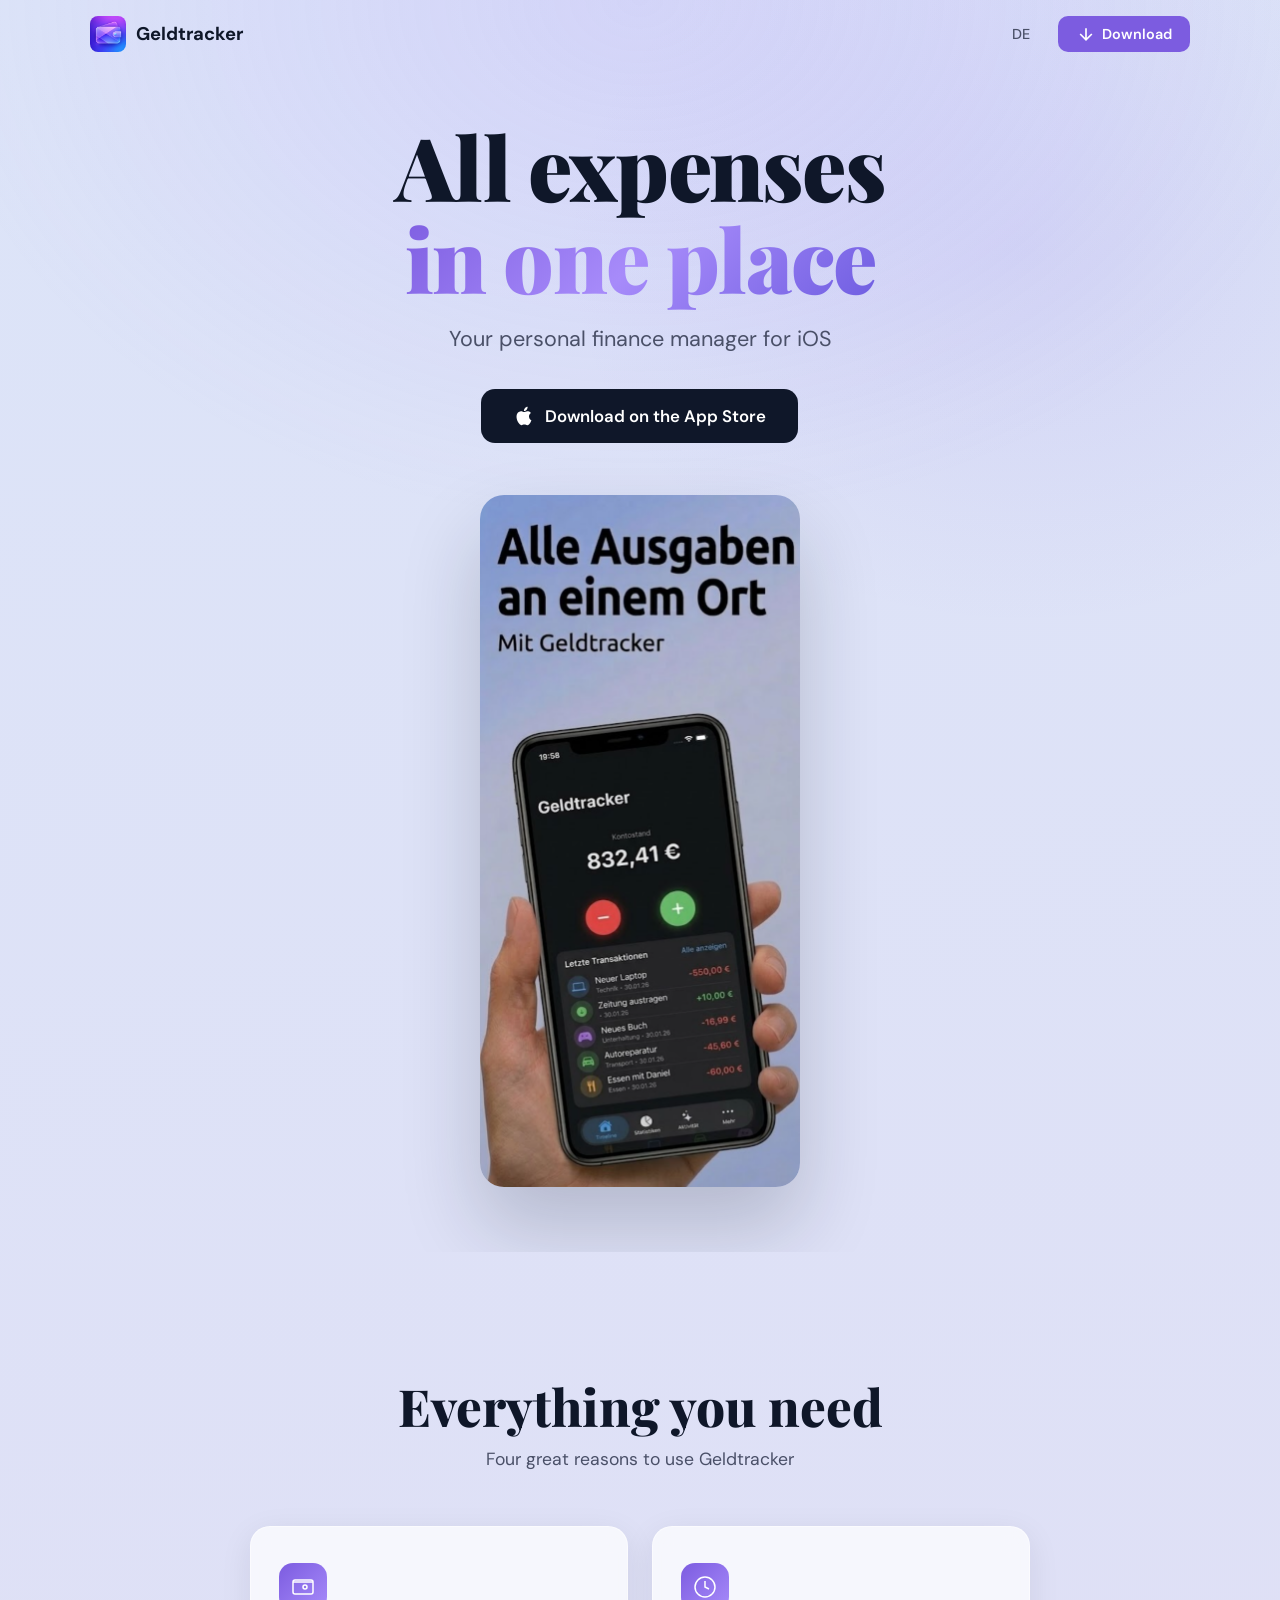
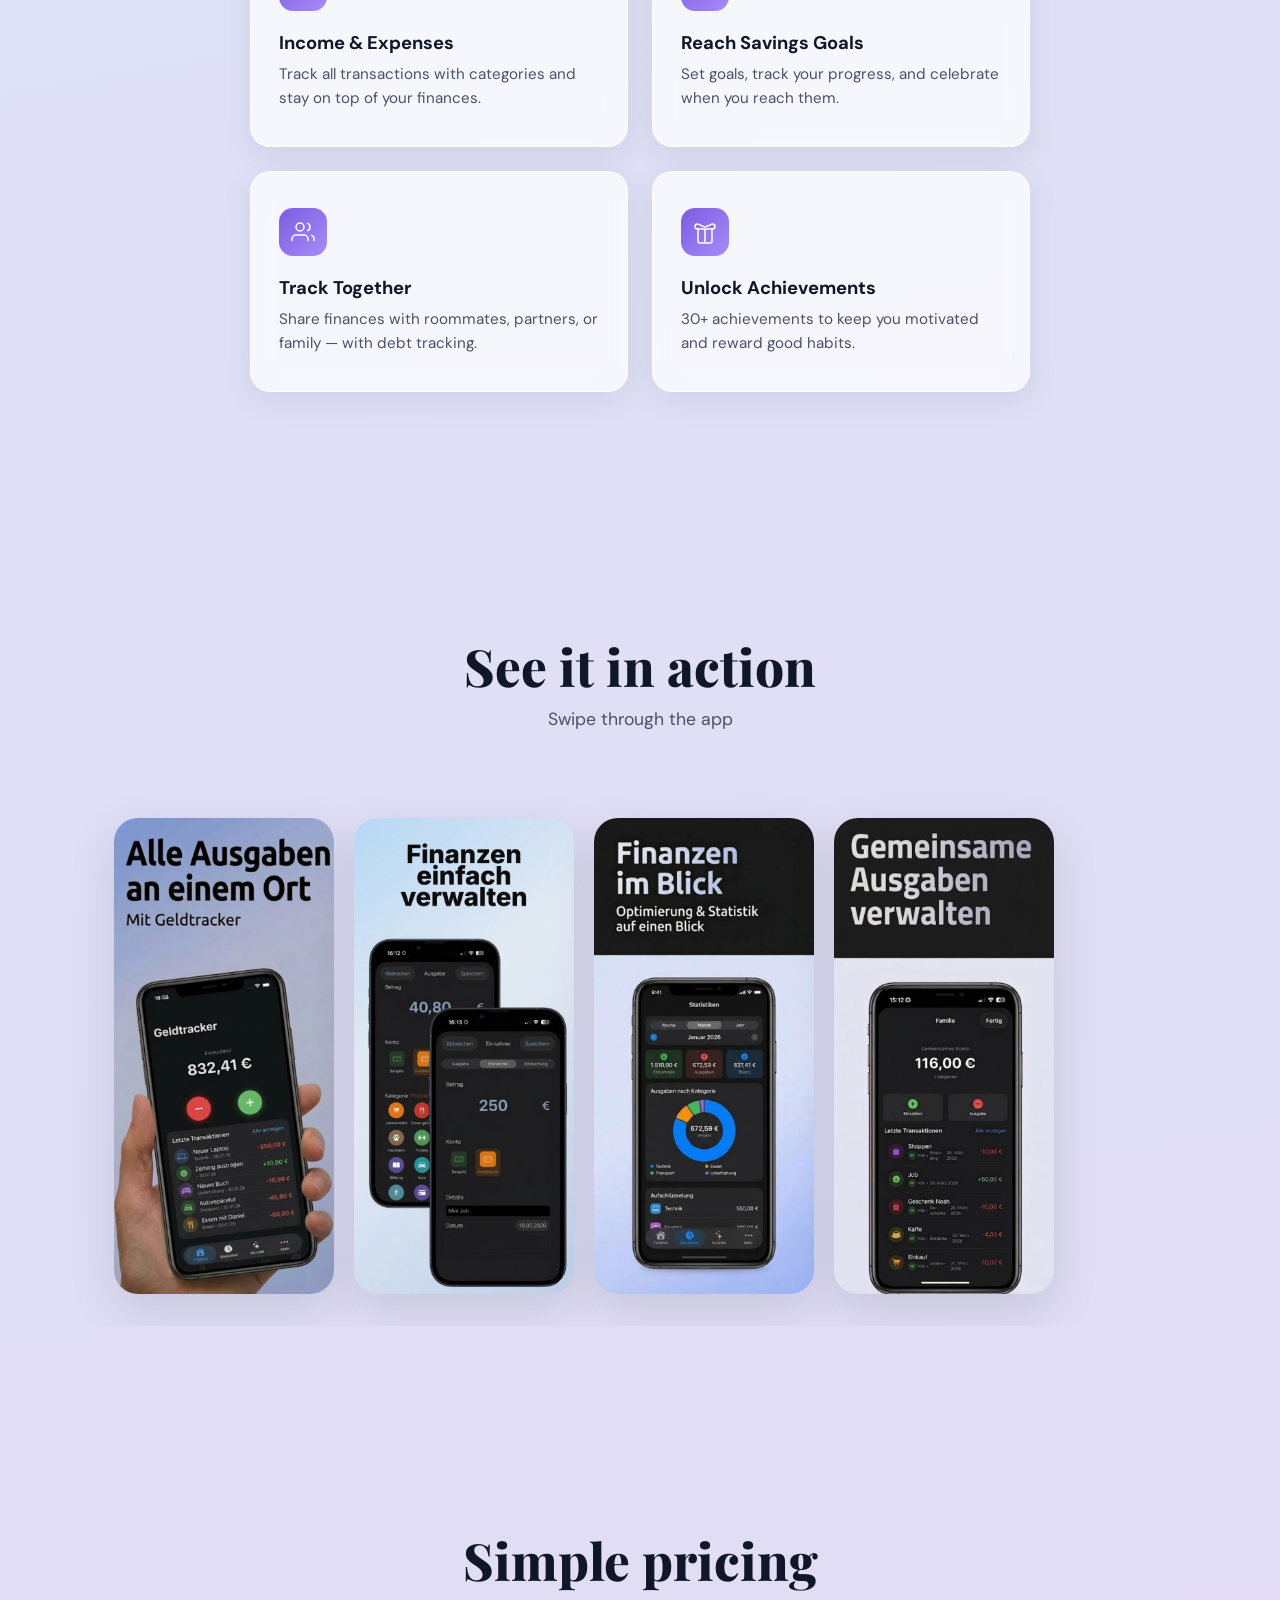
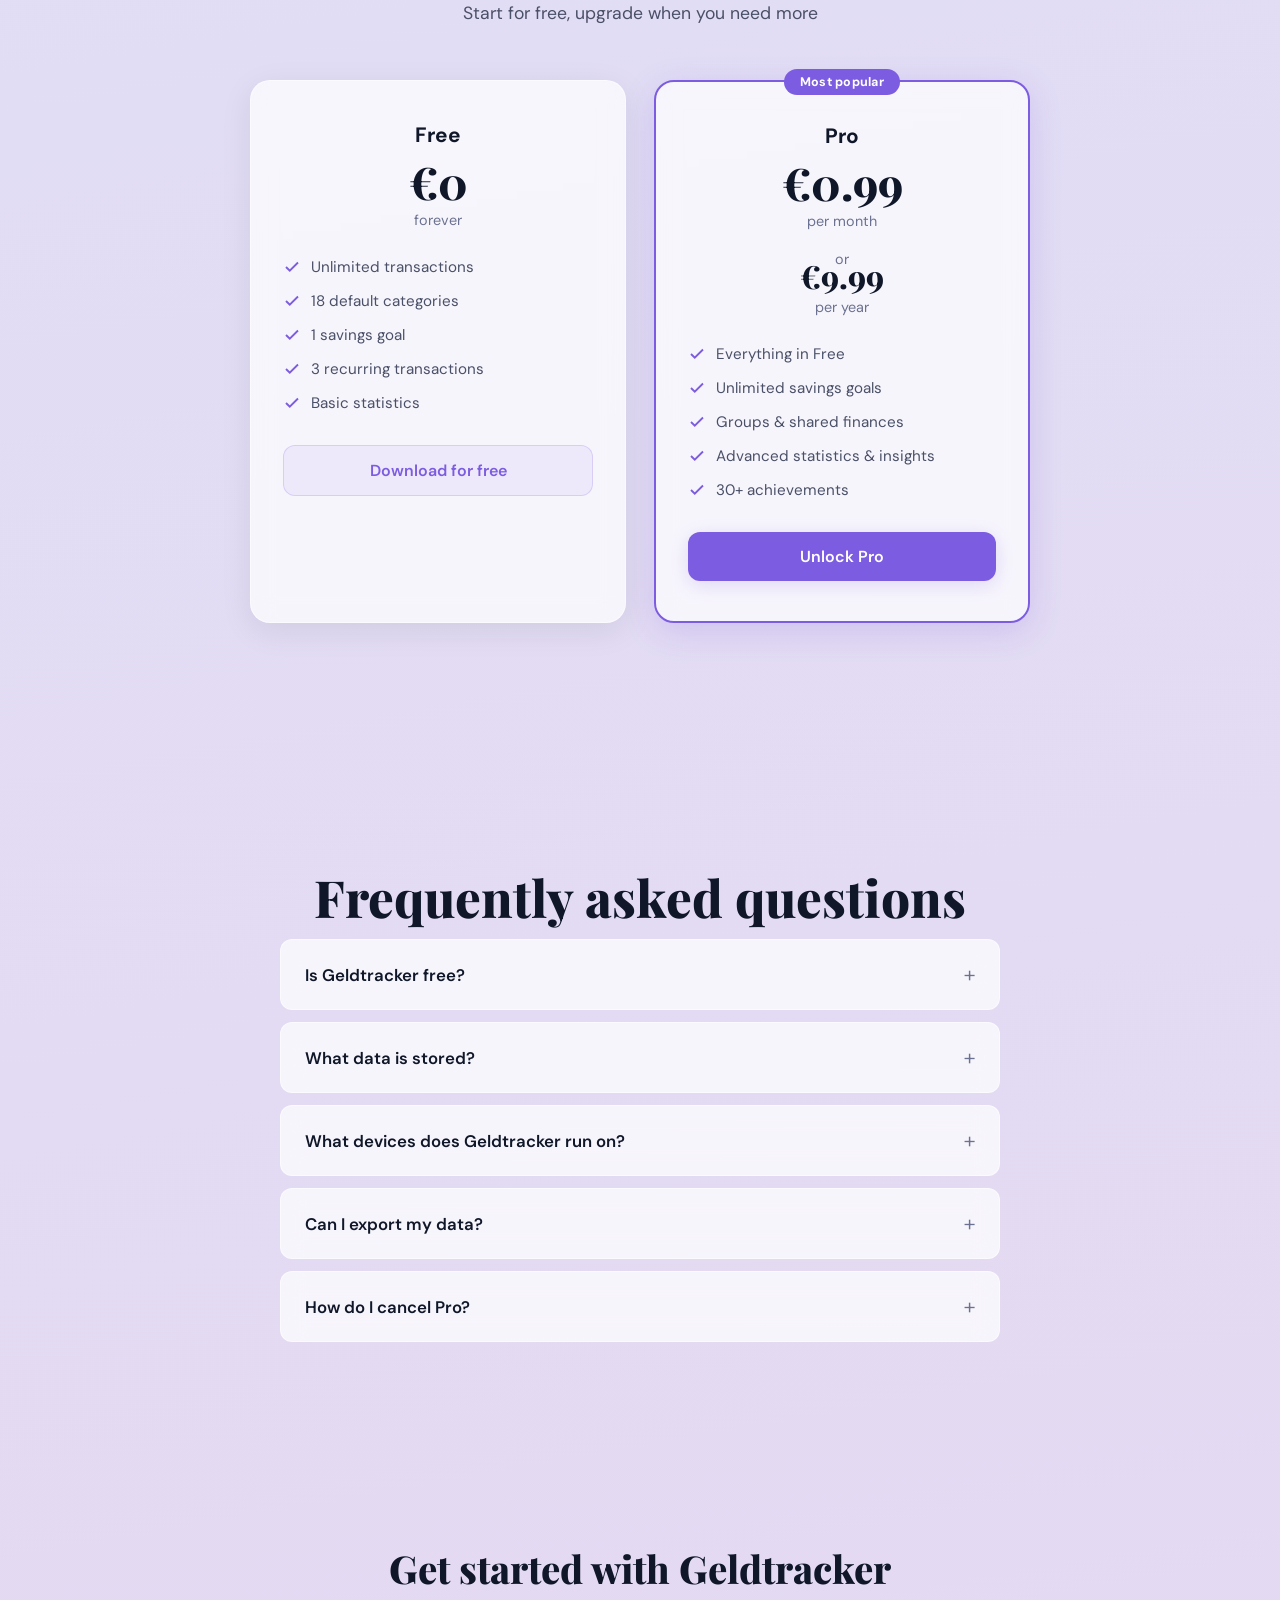
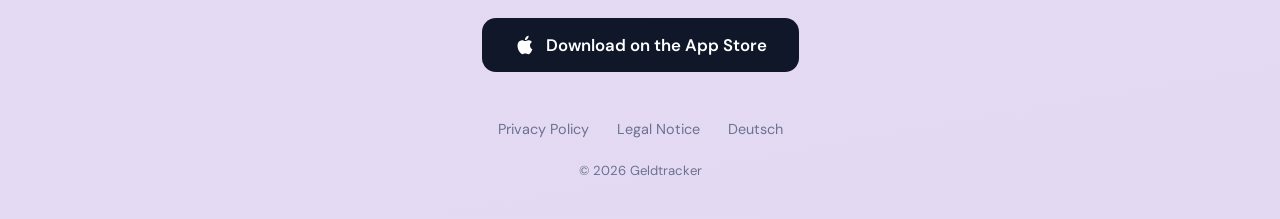
==== en.html @ ecd92a29 "Geldtracker Marketing Website" ====
<!DOCTYPE html>
<html lang="en">
<head>
  <meta charset="UTF-8">
  <meta name="viewport" content="width=device-width, initial-scale=1.0">
  <title>Geldtracker — Your Personal Finance Manager</title>
  <meta name="description" content="All expenses in one place. Geldtracker is your personal finance manager for iOS — with savings goals, groups and more.">
  <meta property="og:title" content="Geldtracker — Your Personal Finance Manager">
  <meta property="og:description" content="All expenses in one place. Savings goals, groups and more.">
  <meta property="og:image" content="img/app_1.png">
  <meta property="og:type" content="website">
  <link rel="icon" type="image/png" href="img/appicon.png">
  <link rel="preconnect" href="https://fonts.googleapis.com">
  <link rel="preconnect" href="https://fonts.gstatic.com" crossorigin>
  <link href="https://fonts.googleapis.com/css2?family=DM+Sans:ital,opsz,wght@0,9..40,300;0,9..40,400;0,9..40,500;0,9..40,700;1,9..40,400&family=Playfair+Display:wght@700;800;900&display=swap" rel="stylesheet">
  <link rel="stylesheet" href="style.css">
</head>
<body>

<!-- Navigation -->
<nav class="nav" id="nav">
  <div class="nav-inner">
    <a href="#" class="nav-logo">
      <img src="img/appicon.png" alt="Geldtracker Icon" class="nav-icon">
      <span>Geldtracker</span>
    </a>
    <div class="nav-right">
      <a href="index.html" class="lang-switch">DE</a>
      <a href="https://apps.apple.com/de/app/geldtracker-deine-finanzen/id6758520984" class="nav-cta" aria-label="Download on the App Store">
        <svg width="20" height="20" viewBox="0 0 24 24" fill="none" stroke="currentColor" stroke-width="2"><path d="M12 5v14M5 12l7 7 7-7"/></svg>
        Download
      </a>
    </div>
  </div>
</nav>

<!-- Hero -->
<section class="hero">
  <div class="hero-bg"></div>
  <div class="hero-content">
    <h1 class="hero-title">
      All expenses<br>
      <span class="hero-title-accent">in one place</span>
    </h1>
    <p class="hero-subtitle">Your personal finance manager for iOS</p>
    <a href="https://apps.apple.com/de/app/geldtracker-deine-finanzen/id6758520984" class="hero-cta">
      <svg class="apple-icon" viewBox="0 0 24 24" fill="currentColor" width="22" height="22"><path d="M18.71 19.5c-.83 1.24-1.71 2.45-3.05 2.47-1.34.03-1.77-.79-3.29-.79-1.53 0-2 .77-3.27.82-1.31.05-2.3-1.32-3.14-2.53C4.25 17 2.94 12.45 4.7 9.39c.87-1.52 2.43-2.48 4.12-2.51 1.28-.02 2.5.87 3.29.87.78 0 2.26-1.07 3.8-.91.65.03 2.47.26 3.64 1.98-.09.06-2.17 1.28-2.15 3.81.03 3.02 2.65 4.03 2.68 4.04-.03.07-.42 1.44-1.38 2.83M13 3.5c.73-.83 1.94-1.46 2.94-1.5.13 1.17-.34 2.35-1.04 3.19-.69.85-1.83 1.51-2.95 1.42-.15-1.15.41-2.35 1.05-3.11z"/></svg>
      Download on the App Store
    </a>
  </div>
  <div class="hero-phone">
    <img src="img/app_1.png" alt="Geldtracker Dashboard — Balance and recent transactions" class="hero-img" loading="eager">
  </div>
</section>

<!-- Features -->
<section class="features" id="features">
  <div class="section-inner">
    <h2 class="section-title">Everything you need</h2>
    <p class="section-subtitle">Four great reasons to use Geldtracker</p>
    <div class="features-grid">
      <div class="feature-card" style="--delay: 0">
        <div class="feature-icon">
          <svg viewBox="0 0 24 24" fill="none" stroke="currentColor" stroke-width="1.5"><path d="M2 7a2 2 0 012-2h16a2 2 0 012 2v10a2 2 0 01-2 2H4a2 2 0 01-2-2V7z"/><path d="M16 12a2 2 0 11-4 0 2 2 0 014 0z"/><path d="M2 7l20 0"/></svg>
        </div>
        <h3>Income & Expenses</h3>
        <p>Track all transactions with categories and stay on top of your finances.</p>
      </div>
      <div class="feature-card" style="--delay: 1">
        <div class="feature-icon">
          <svg viewBox="0 0 24 24" fill="none" stroke="currentColor" stroke-width="1.5"><circle cx="12" cy="12" r="10"/><path d="M12 6v6l4 2"/></svg>
        </div>
        <h3>Reach Savings Goals</h3>
        <p>Set goals, track your progress, and celebrate when you reach them.</p>
      </div>
      <div class="feature-card" style="--delay: 2">
        <div class="feature-icon">
          <svg viewBox="0 0 24 24" fill="none" stroke="currentColor" stroke-width="1.5"><path d="M17 21v-2a4 4 0 00-4-4H5a4 4 0 00-4 4v2"/><circle cx="9" cy="7" r="4"/><path d="M23 21v-2a4 4 0 00-3-3.87M16 3.13a4 4 0 010 7.75"/></svg>
        </div>
        <h3>Track Together</h3>
        <p>Share finances with roommates, partners, or family — with debt tracking.</p>
      </div>
      <div class="feature-card" style="--delay: 3">
        <div class="feature-icon">
          <svg viewBox="0 0 24 24" fill="none" stroke="currentColor" stroke-width="1.5"><path d="M6 9H4.5a2.5 2.5 0 010-5C7 4 9 7 12 7s5-3 7.5-3a2.5 2.5 0 010 5H18"/><path d="M5 21V9h14v12a2 2 0 01-2 2H7a2 2 0 01-2-2z"/><path d="M12 9v13"/></svg>
        </div>
        <h3>Unlock Achievements</h3>
        <p>30+ achievements to keep you motivated and reward good habits.</p>
      </div>
    </div>
  </div>
</section>

<!-- Screenshots -->
<section class="screenshots" id="screenshots">
  <div class="section-inner">
    <h2 class="section-title">See it in action</h2>
    <p class="section-subtitle">Swipe through the app</p>
  </div>
  <div class="screenshots-track">
    <div class="screenshot-item">
      <img src="img/app_1.png" alt="All expenses in one place" loading="lazy">
    </div>
    <div class="screenshot-item">
      <img src="img/app_3.png" alt="Manage finances easily" loading="lazy">
    </div>
    <div class="screenshot-item">
      <img src="img/app_4.png" alt="Finance overview — Statistics" loading="lazy">
    </div>
    <div class="screenshot-item">
      <img src="img/app_5.png" alt="Manage shared expenses" loading="lazy">
    </div>
  </div>
</section>

<!-- Pricing -->
<section class="pricing" id="pricing">
  <div class="section-inner">
    <h2 class="section-title">Simple pricing</h2>
    <p class="section-subtitle">Start for free, upgrade when you need more</p>
    <div class="pricing-cards">
      <div class="pricing-card">
        <div class="pricing-header">
          <h3>Free</h3>
          <div class="pricing-price">€0</div>
          <div class="pricing-period">forever</div>
        </div>
        <ul class="pricing-features">
          <li>
            <svg viewBox="0 0 24 24" fill="none" stroke="currentColor" stroke-width="2.5"><polyline points="20 6 9 17 4 12"/></svg>
            Unlimited transactions
          </li>
          <li>
            <svg viewBox="0 0 24 24" fill="none" stroke="currentColor" stroke-width="2.5"><polyline points="20 6 9 17 4 12"/></svg>
            18 default categories
          </li>
          <li>
            <svg viewBox="0 0 24 24" fill="none" stroke="currentColor" stroke-width="2.5"><polyline points="20 6 9 17 4 12"/></svg>
            1 savings goal
          </li>
          <li>
            <svg viewBox="0 0 24 24" fill="none" stroke="currentColor" stroke-width="2.5"><polyline points="20 6 9 17 4 12"/></svg>
            3 recurring transactions
          </li>
          <li>
            <svg viewBox="0 0 24 24" fill="none" stroke="currentColor" stroke-width="2.5"><polyline points="20 6 9 17 4 12"/></svg>
            Basic statistics
          </li>
        </ul>
        <a href="https://apps.apple.com/de/app/geldtracker-deine-finanzen/id6758520984" class="pricing-cta pricing-cta-secondary">Download for free</a>
      </div>
      <div class="pricing-card pricing-card-pro">
        <div class="pricing-badge">Most popular</div>
        <div class="pricing-header">
          <h3>Pro</h3>
          <div class="pricing-price">€0.99</div>
          <div class="pricing-period">per month</div>
        </div>
        <div class="pricing-or">or</div>
        <div class="pricing-header pricing-header-alt">
          <div class="pricing-price">€9.99</div>
          <div class="pricing-period">per year</div>
        </div>
        <ul class="pricing-features">
          <li>
            <svg viewBox="0 0 24 24" fill="none" stroke="currentColor" stroke-width="2.5"><polyline points="20 6 9 17 4 12"/></svg>
            Everything in Free
          </li>
          <li>
            <svg viewBox="0 0 24 24" fill="none" stroke="currentColor" stroke-width="2.5"><polyline points="20 6 9 17 4 12"/></svg>
            Unlimited savings goals
          </li>
          <li>
            <svg viewBox="0 0 24 24" fill="none" stroke="currentColor" stroke-width="2.5"><polyline points="20 6 9 17 4 12"/></svg>
            Groups & shared finances
          </li>
          <li>
            <svg viewBox="0 0 24 24" fill="none" stroke="currentColor" stroke-width="2.5"><polyline points="20 6 9 17 4 12"/></svg>
            Advanced statistics & insights
          </li>
          <li>
            <svg viewBox="0 0 24 24" fill="none" stroke="currentColor" stroke-width="2.5"><polyline points="20 6 9 17 4 12"/></svg>
            30+ achievements
          </li>
        </ul>
        <a href="https://apps.apple.com/de/app/geldtracker-deine-finanzen/id6758520984" class="pricing-cta pricing-cta-primary">Unlock Pro</a>
      </div>
    </div>
  </div>
</section>

<!-- FAQ -->
<section class="faq" id="faq">
  <div class="section-inner">
    <h2 class="section-title">Frequently asked questions</h2>
    <div class="faq-list">
      <details class="faq-item">
        <summary>Is Geldtracker free?</summary>
        <p>Yes, the core features are completely free. For advanced features like groups and unlimited savings goals, there's Geldtracker Pro.</p>
      </details>
      <details class="faq-item">
        <summary>What data is stored?</summary>
        <p>All data stays on your device. Only group data is synced via iCloud. We have no access to your financial data.</p>
      </details>
      <details class="faq-item">
        <summary>What devices does Geldtracker run on?</summary>
        <p>Geldtracker is available for iPhone and requires iOS 26.2 or later.</p>
      </details>
      <details class="faq-item">
        <summary>Can I export my data?</summary>
        <p>Yes, you can create and export a complete backup as a JSON file at any time.</p>
      </details>
      <details class="faq-item">
        <summary>How do I cancel Pro?</summary>
        <p>You can cancel anytime through your iOS Settings under "Subscriptions". You keep access until the end of the billing period.</p>
      </details>
    </div>
  </div>
</section>

<!-- Footer -->
<footer class="footer">
  <div class="section-inner">
    <div class="footer-cta">
      <h2>Get started with Geldtracker</h2>
      <a href="https://apps.apple.com/de/app/geldtracker-deine-finanzen/id6758520984" class="hero-cta">
        <svg class="apple-icon" viewBox="0 0 24 24" fill="currentColor" width="22" height="22"><path d="M18.71 19.5c-.83 1.24-1.71 2.45-3.05 2.47-1.34.03-1.77-.79-3.29-.79-1.53 0-2 .77-3.27.82-1.31.05-2.3-1.32-3.14-2.53C4.25 17 2.94 12.45 4.7 9.39c.87-1.52 2.43-2.48 4.12-2.51 1.28-.02 2.5.87 3.29.87.78 0 2.26-1.07 3.8-.91.65.03 2.47.26 3.64 1.98-.09.06-2.17 1.28-2.15 3.81.03 3.02 2.65 4.03 2.68 4.04-.03.07-.42 1.44-1.38 2.83M13 3.5c.73-.83 1.94-1.46 2.94-1.5.13 1.17-.34 2.35-1.04 3.19-.69.85-1.83 1.51-2.95 1.42-.15-1.15.41-2.35 1.05-3.11z"/></svg>
        Download on the App Store
      </a>
    </div>
    <div class="footer-links">
      <a href="privacy-policy-en.html">Privacy Policy</a>
      <a href="impressum.html">Legal Notice</a>
      <a href="index.html">Deutsch</a>
    </div>
    <p class="footer-copy">&copy; 2026 Geldtracker</p>
  </div>
</footer>

<script>
const nav = document.getElementById('nav');
window.addEventListener('scroll', () => {
  nav.classList.toggle('nav-scrolled', window.scrollY > 40);
});

const observer = new IntersectionObserver((entries) => {
  entries.forEach(entry => {
    if (entry.isIntersecting) {
      entry.target.classList.add('visible');
    }
  });
}, { threshold: 0.1, rootMargin: '0px 0px -60px 0px' });

document.querySelectorAll('.feature-card, .pricing-card, .faq-item, .section-title, .section-subtitle').forEach(el => {
  observer.observe(el);
});
</script>

</body>
</html>
---- style.css ----
/* ========================================
   Geldtracker Marketing Website
   ======================================== */

:root {
  --bg-start: #dce4f8;
  --bg-mid: #e4d9f2;
  --bg-end: #c9d6f5;
  --text-primary: #0f1729;
  --text-secondary: #4a5068;
  --text-muted: #6b7190;
  --accent: #7c5ce0;
  --accent-light: #a78bfa;
  --accent-glow: rgba(124, 92, 224, 0.2);
  --card-bg: rgba(255, 255, 255, 0.72);
  --card-border: rgba(255, 255, 255, 0.5);
  --card-shadow: 0 8px 32px rgba(15, 23, 41, 0.08);
  --radius: 20px;
  --radius-sm: 12px;
  --font-display: 'Playfair Display', Georgia, serif;
  --font-body: 'DM Sans', -apple-system, sans-serif;
}

*, *::before, *::after {
  margin: 0;
  padding: 0;
  box-sizing: border-box;
}

html {
  scroll-behavior: smooth;
  -webkit-text-size-adjust: 100%;
}

body {
  font-family: var(--font-body);
  color: var(--text-primary);
  background: linear-gradient(170deg, var(--bg-start), var(--bg-mid), var(--bg-end), #d4c6f0, var(--bg-start));
  background-size: 400% 400%;
  animation: gradientShift 12s ease infinite;
  min-height: 100vh;
  overflow-x: hidden;
  -webkit-font-smoothing: antialiased;
}

@keyframes gradientShift {
  0%   { background-position: 0% 50%; }
  50%  { background-position: 100% 50%; }
  100% { background-position: 0% 50%; }
}

/* ---- Section defaults ---- */
.section-inner {
  max-width: 1100px;
  margin: 0 auto;
  padding: 0 24px;
}

.section-title {
  font-family: var(--font-display);
  font-size: clamp(2rem, 5vw, 3.2rem);
  font-weight: 800;
  text-align: center;
  margin-bottom: 8px;
  opacity: 0;
  transform: translateY(24px);
  transition: opacity 0.7s ease, transform 0.7s ease;
}

.section-subtitle {
  text-align: center;
  color: var(--text-secondary);
  font-size: 1.1rem;
  margin-bottom: 56px;
  opacity: 0;
  transform: translateY(16px);
  transition: opacity 0.7s ease 0.1s, transform 0.7s ease 0.1s;
}

.section-title.visible,
.section-subtitle.visible {
  opacity: 1;
  transform: translateY(0);
}

/* ========================================
   Navigation
   ======================================== */
.nav {
  position: fixed;
  top: 0;
  left: 0;
  right: 0;
  z-index: 100;
  padding: 16px 24px;
  transition: background 0.3s ease, backdrop-filter 0.3s ease, box-shadow 0.3s ease;
}

.nav-scrolled {
  background: rgba(225, 230, 245, 0.82);
  backdrop-filter: blur(20px) saturate(1.4);
  -webkit-backdrop-filter: blur(20px) saturate(1.4);
  box-shadow: 0 1px 24px rgba(15, 23, 41, 0.06);
}

.nav-inner {
  max-width: 1100px;
  margin: 0 auto;
  display: flex;
  align-items: center;
  justify-content: space-between;
}

.nav-logo {
  display: flex;
  align-items: center;
  gap: 10px;
  text-decoration: none;
  color: var(--text-primary);
  font-weight: 700;
  font-size: 1.15rem;
}

.nav-icon {
  width: 36px;
  height: 36px;
  border-radius: 8px;
}

.nav-right {
  display: flex;
  align-items: center;
  gap: 16px;
}

.lang-switch {
  text-decoration: none;
  color: var(--text-secondary);
  font-weight: 500;
  font-size: 0.9rem;
  padding: 6px 12px;
  border-radius: 8px;
  transition: color 0.2s, background 0.2s;
}

.lang-switch:hover {
  color: var(--accent);
  background: var(--accent-glow);
}

.nav-cta {
  display: flex;
  align-items: center;
  gap: 6px;
  text-decoration: none;
  color: white;
  background: var(--accent);
  padding: 8px 18px;
  border-radius: 10px;
  font-weight: 600;
  font-size: 0.9rem;
  transition: transform 0.2s, box-shadow 0.2s;
}

.nav-cta:hover {
  transform: translateY(-1px);
  box-shadow: 0 4px 20px var(--accent-glow);
}

/* ========================================
   Hero
   ======================================== */
.hero {
  position: relative;
  min-height: 100vh;
  min-height: 100dvh;
  display: flex;
  flex-direction: column;
  align-items: center;
  justify-content: center;
  padding: 120px 24px 60px;
  overflow: hidden;
}

.hero-bg {
  position: absolute;
  inset: 0;
  background:
    radial-gradient(ellipse 80% 60% at 50% 0%, rgba(167, 139, 250, 0.18) 0%, transparent 70%),
    radial-gradient(ellipse 60% 50% at 80% 20%, rgba(124, 92, 224, 0.1) 0%, transparent 60%);
  pointer-events: none;
}

.hero-content {
  text-align: center;
  position: relative;
  z-index: 2;
  animation: heroFadeIn 1s ease both;
}

@keyframes heroFadeIn {
  from { opacity: 0; transform: translateY(30px); }
  to   { opacity: 1; transform: translateY(0); }
}

.hero-title {
  font-family: var(--font-display);
  font-size: clamp(2.8rem, 8vw, 5.5rem);
  font-weight: 900;
  line-height: 1.05;
  letter-spacing: -0.02em;
  margin-bottom: 20px;
}

.hero-title-accent {
  background: linear-gradient(135deg, var(--accent) 0%, #a78bfa 50%, #6d5ce0 100%);
  -webkit-background-clip: text;
  -webkit-text-fill-color: transparent;
  background-clip: text;
}

.hero-subtitle {
  font-size: clamp(1.05rem, 2.5vw, 1.35rem);
  color: var(--text-secondary);
  margin-bottom: 36px;
  font-weight: 400;
}

.hero-cta {
  display: inline-flex;
  align-items: center;
  gap: 10px;
  background: var(--text-primary);
  color: white;
  text-decoration: none;
  padding: 16px 32px;
  border-radius: 14px;
  font-size: 1.05rem;
  font-weight: 600;
  transition: transform 0.25s ease, box-shadow 0.25s ease;
}

.hero-cta:hover {
  transform: translateY(-2px) scale(1.02);
  box-shadow: 0 12px 40px rgba(15, 23, 41, 0.18);
}

.apple-icon {
  width: 22px;
  height: 22px;
}

.hero-phone {
  position: relative;
  z-index: 2;
  margin-top: 52px;
  animation: phoneFloat 1.2s ease both;
  animation-delay: 0.3s;
}

@keyframes phoneFloat {
  from { opacity: 0; transform: translateY(60px); }
  to   { opacity: 1; transform: translateY(0); }
}

.hero-img {
  width: 320px;
  height: auto;
  border-radius: 24px;
  box-shadow: 0 40px 80px rgba(15, 23, 41, 0.2);
}

/* ========================================
   Features
   ======================================== */
.features {
  padding: 120px 0;
}

.features-grid {
  display: grid;
  grid-template-columns: repeat(2, 1fr);
  gap: 24px;
  max-width: 780px;
  margin: 0 auto;
}

.feature-card {
  background: var(--card-bg);
  border: 1px solid var(--card-border);
  border-radius: var(--radius);
  padding: 36px 28px;
  backdrop-filter: blur(12px);
  -webkit-backdrop-filter: blur(12px);
  box-shadow: var(--card-shadow);
  transition: transform 0.3s ease, box-shadow 0.3s ease;
  opacity: 0;
  transform: translateY(32px);
  transition: opacity 0.6s ease, transform 0.6s ease, box-shadow 0.3s ease;
  transition-delay: calc(var(--delay) * 0.08s);
}

.feature-card.visible {
  opacity: 1;
  transform: translateY(0);
}

.feature-card:hover {
  transform: translateY(-4px);
  box-shadow: 0 16px 48px rgba(15, 23, 41, 0.12);
}

.feature-icon {
  width: 48px;
  height: 48px;
  background: linear-gradient(135deg, var(--accent) 0%, var(--accent-light) 100%);
  border-radius: 14px;
  display: flex;
  align-items: center;
  justify-content: center;
  margin-bottom: 20px;
}

.feature-icon svg {
  width: 24px;
  height: 24px;
  stroke: white;
}

.feature-card h3 {
  font-size: 1.15rem;
  font-weight: 700;
  margin-bottom: 8px;
}

.feature-card p {
  color: var(--text-secondary);
  font-size: 0.95rem;
  line-height: 1.55;
}

/* ========================================
   Screenshots
   ======================================== */
.screenshots {
  padding: 120px 0 80px;
  overflow: hidden;
}

.screenshots-track {
  display: flex;
  gap: 20px;
  padding: 32px 24px;
  overflow-x: auto;
  scroll-snap-type: x mandatory;
  -webkit-overflow-scrolling: touch;
  scrollbar-width: none;
}

.screenshots-track::-webkit-scrollbar {
  display: none;
}

.screenshot-item {
  flex-shrink: 0;
  scroll-snap-align: center;
  width: 220px;
  border-radius: 24px;
  overflow: hidden;
  box-shadow: 0 16px 48px rgba(15, 23, 41, 0.12);
  transition: transform 0.3s ease;
}

.screenshot-item:first-child {
  margin-left: max(24px, calc((100vw - 1100px) / 2));
}

.screenshot-item:last-child {
  margin-right: max(24px, calc((100vw - 1100px) / 2));
}

.screenshot-item:hover {
  transform: scale(1.04);
}

.screenshot-item img {
  width: 100%;
  height: auto;
  display: block;
}

/* ========================================
   Pricing
   ======================================== */
.pricing {
  padding: 120px 0;
}

.pricing-cards {
  display: grid;
  grid-template-columns: repeat(2, 1fr);
  gap: 28px;
  max-width: 780px;
  margin: 0 auto;
}

.pricing-card {
  position: relative;
  background: var(--card-bg);
  border: 1px solid var(--card-border);
  border-radius: var(--radius);
  padding: 40px 32px;
  backdrop-filter: blur(12px);
  -webkit-backdrop-filter: blur(12px);
  box-shadow: var(--card-shadow);
  opacity: 0;
  transform: translateY(32px);
  transition: opacity 0.6s ease, transform 0.6s ease;
}

.pricing-card.visible {
  opacity: 1;
  transform: translateY(0);
}

.pricing-card-pro {
  border: 2px solid var(--accent);
  box-shadow: 0 8px 32px var(--accent-glow);
  transition-delay: 0.08s;
}

.pricing-badge {
  position: absolute;
  top: -13px;
  left: 50%;
  transform: translateX(-50%);
  background: var(--accent);
  color: white;
  font-size: 0.78rem;
  font-weight: 700;
  padding: 5px 16px;
  border-radius: 20px;
  letter-spacing: 0.02em;
  white-space: nowrap;
}

.pricing-header {
  text-align: center;
  margin-bottom: 28px;
}

.pricing-header h3 {
  font-size: 1.3rem;
  font-weight: 700;
  margin-bottom: 12px;
}

.pricing-price {
  font-family: var(--font-display);
  font-size: 2.8rem;
  font-weight: 800;
  line-height: 1;
}

.pricing-period {
  color: var(--text-muted);
  font-size: 0.9rem;
  margin-top: 6px;
}

.pricing-or {
  text-align: center;
  color: var(--text-muted);
  font-size: 0.9rem;
  margin: -8px 0;
}

.pricing-header-alt {
  margin-bottom: 28px;
  padding-top: 0;
}

.pricing-header-alt .pricing-price {
  font-size: 2rem;
}

.pricing-features {
  list-style: none;
  display: flex;
  flex-direction: column;
  gap: 14px;
  margin-bottom: 32px;
}

.pricing-features li {
  display: flex;
  align-items: center;
  gap: 10px;
  font-size: 0.95rem;
  color: var(--text-secondary);
}

.pricing-features li svg {
  flex-shrink: 0;
  width: 18px;
  height: 18px;
  stroke: var(--accent);
}

.pricing-cta {
  display: block;
  text-align: center;
  text-decoration: none;
  padding: 14px 24px;
  border-radius: 12px;
  font-weight: 600;
  font-size: 1rem;
  transition: transform 0.2s, box-shadow 0.2s;
}

.pricing-cta:hover {
  transform: translateY(-2px);
}

.pricing-cta-primary {
  background: var(--accent);
  color: white;
  box-shadow: 0 4px 20px var(--accent-glow);
}

.pricing-cta-primary:hover {
  box-shadow: 0 8px 32px var(--accent-glow);
}

.pricing-cta-secondary {
  background: rgba(124, 92, 224, 0.08);
  color: var(--accent);
  border: 1px solid rgba(124, 92, 224, 0.2);
}

.pricing-cta-secondary:hover {
  background: rgba(124, 92, 224, 0.14);
}

/* ========================================
   FAQ
   ======================================== */
.faq {
  padding: 120px 0;
}

.faq-list {
  max-width: 720px;
  margin: 0 auto;
  display: flex;
  flex-direction: column;
  gap: 12px;
}

.faq-item {
  background: var(--card-bg);
  border: 1px solid var(--card-border);
  border-radius: var(--radius-sm);
  backdrop-filter: blur(12px);
  -webkit-backdrop-filter: blur(12px);
  overflow: hidden;
  opacity: 0;
  transform: translateY(16px);
  transition: opacity 0.5s ease, transform 0.5s ease;
}

.faq-item.visible {
  opacity: 1;
  transform: translateY(0);
}

.faq-item summary {
  padding: 20px 24px;
  font-weight: 600;
  font-size: 1.05rem;
  cursor: pointer;
  list-style: none;
  display: flex;
  align-items: center;
  justify-content: space-between;
  transition: color 0.2s;
}

.faq-item summary::-webkit-details-marker {
  display: none;
}

.faq-item summary::after {
  content: '+';
  font-size: 1.4rem;
  font-weight: 300;
  color: var(--text-muted);
  transition: transform 0.3s ease;
  flex-shrink: 0;
  margin-left: 16px;
}

.faq-item[open] summary::after {
  transform: rotate(45deg);
}

.faq-item summary:hover {
  color: var(--accent);
}

.faq-item p {
  padding: 0 24px 20px;
  color: var(--text-secondary);
  line-height: 1.6;
  font-size: 0.95rem;
  animation: faqOpen 0.3s ease;
}

@keyframes faqOpen {
  from { opacity: 0; transform: translateY(-8px); }
  to   { opacity: 1; transform: translateY(0); }
}

/* ========================================
   Footer
   ======================================== */
.footer {
  padding: 80px 0 40px;
  text-align: center;
}

.footer-cta {
  margin-bottom: 48px;
}

.footer-cta h2 {
  font-family: var(--font-display);
  font-size: clamp(1.6rem, 4vw, 2.4rem);
  font-weight: 800;
  margin-bottom: 24px;
}

.footer-links {
  display: flex;
  justify-content: center;
  gap: 28px;
  margin-bottom: 24px;
  flex-wrap: wrap;
}

.footer-links a {
  color: var(--text-muted);
  text-decoration: none;
  font-size: 0.9rem;
  transition: color 0.2s;
}

.footer-links a:hover {
  color: var(--accent);
}

.footer-copy {
  color: var(--text-muted);
  font-size: 0.82rem;
}

/* ========================================
   Responsive
   ======================================== */
@media (max-width: 900px) {
  .features-grid {
    max-width: 100%;
  }
}

@media (max-width: 640px) {
  .hero {
    padding: 100px 20px 40px;
    min-height: auto;
  }

  .hero-title {
    font-size: 2.6rem;
  }

  .hero-img {
    width: 260px;
  }

  .features-grid {
    grid-template-columns: 1fr;
  }

  .screenshot-item {
    width: 180px;
  }

  .screenshot-item:first-child {
    margin-left: 20px;
  }

  .screenshot-item:last-child {
    margin-right: 20px;
  }

  .pricing-cards {
    grid-template-columns: 1fr;
  }

  .pricing-card-pro {
    order: -1;
  }

  .nav-cta span {
    display: none;
  }

  .section-title {
    font-size: 1.8rem;
  }
}
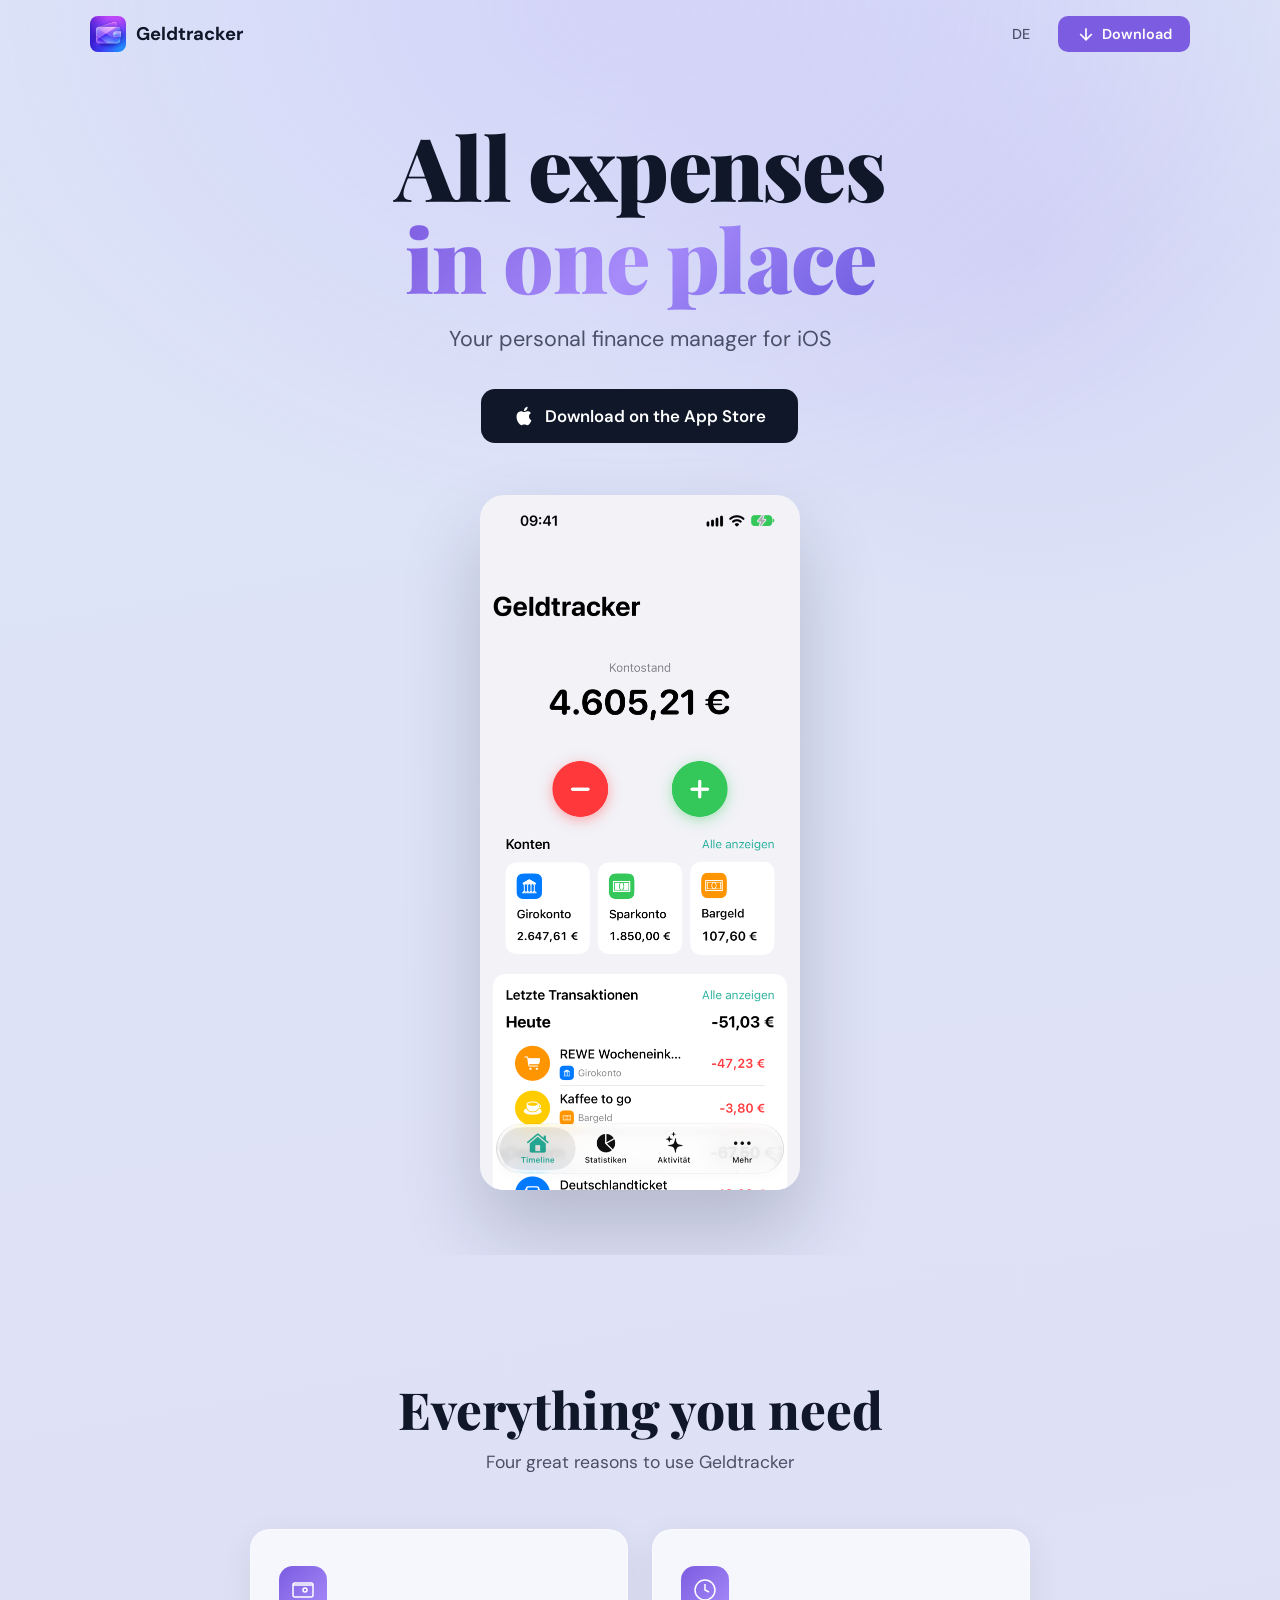
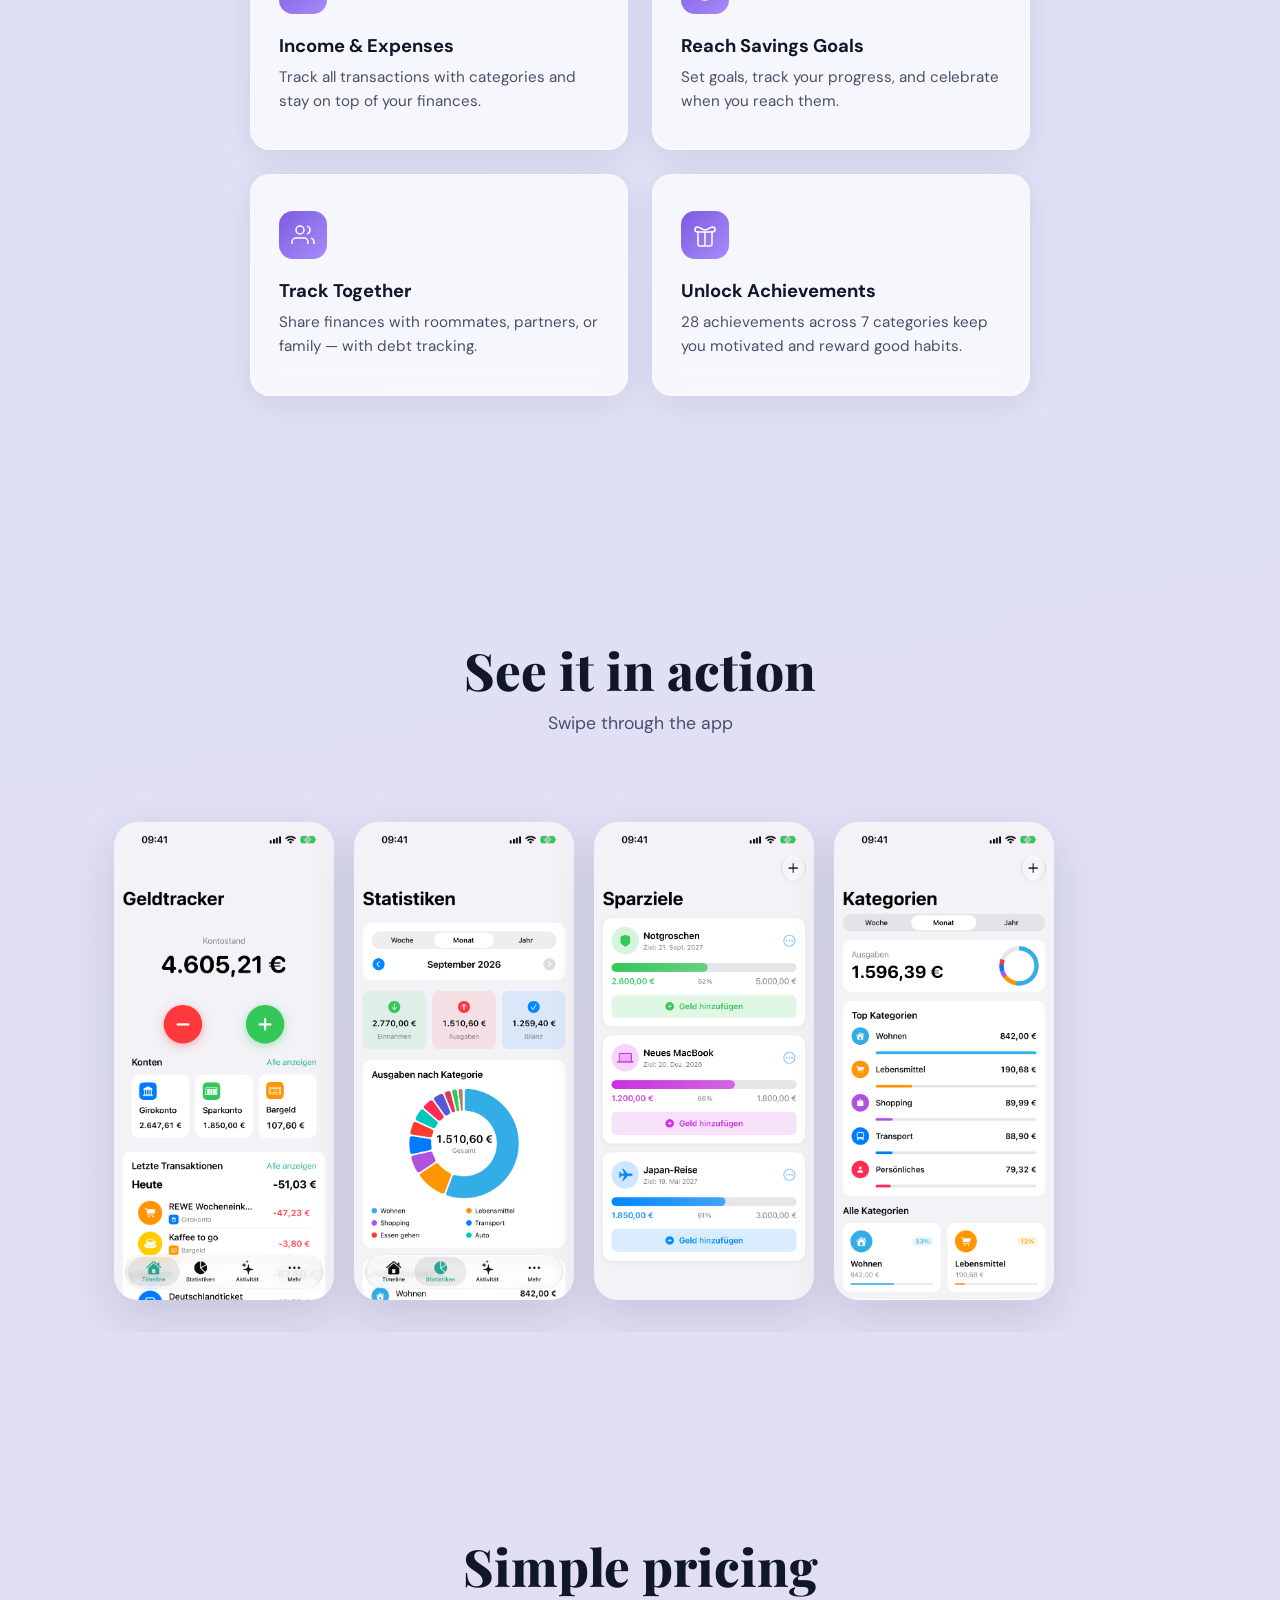
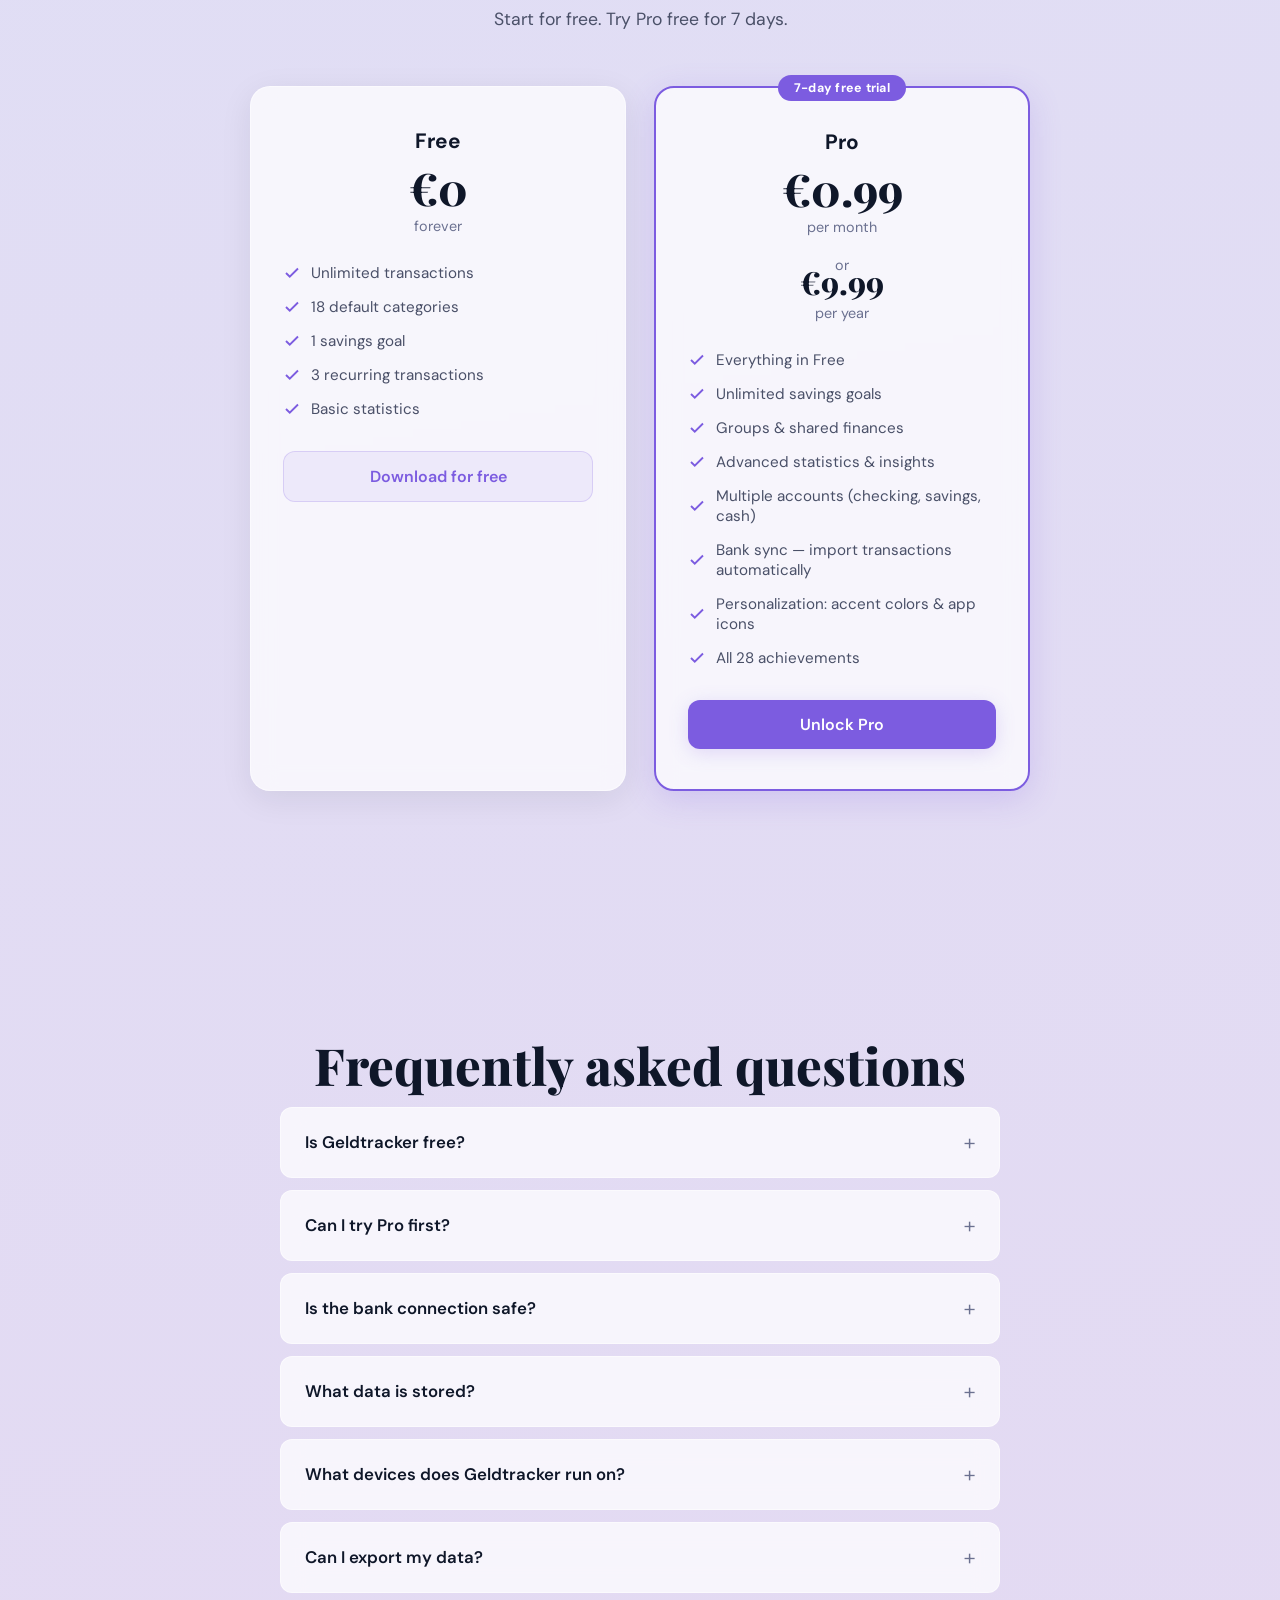
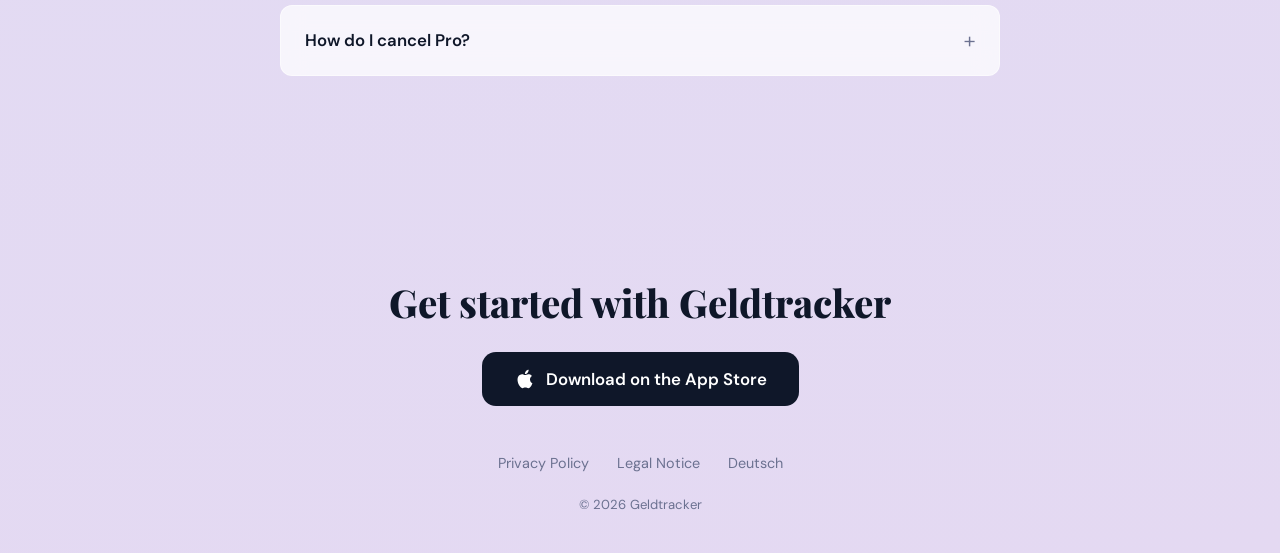
==== commit 79b3c9c7: "Website auf Stand 2.1: 7-Tage-Trial, Bank-Sync, neue Screenshots - Preisbereich: Badge und Untertite" ====
--- a/en.html
+++ b/en.html
@@ -85,7 +85,7 @@
           <svg viewBox="0 0 24 24" fill="none" stroke="currentColor" stroke-width="1.5"><path d="M6 9H4.5a2.5 2.5 0 010-5C7 4 9 7 12 7s5-3 7.5-3a2.5 2.5 0 010 5H18"/><path d="M5 21V9h14v12a2 2 0 01-2 2H7a2 2 0 01-2-2z"/><path d="M12 9v13"/></svg>
         </div>
         <h3>Unlock Achievements</h3>
-        <p>30+ achievements to keep you motivated and reward good habits.</p>
+        <p>28 achievements across 7 categories keep you motivated and reward good habits.</p>
       </div>
     </div>
   </div>
@@ -102,13 +102,13 @@
       <img src="img/app_1.png" alt="All expenses in one place" loading="lazy">
     </div>
     <div class="screenshot-item">
-      <img src="img/app_3.png" alt="Manage finances easily" loading="lazy">
+      <img src="img/app_3.png" alt="Statistics — see where your money goes" loading="lazy">
     </div>
     <div class="screenshot-item">
       <img src="img/app_4.png" alt="Finance overview — Statistics" loading="lazy">
     </div>
     <div class="screenshot-item">
-      <img src="img/app_5.png" alt="Manage shared expenses" loading="lazy">
+      <img src="img/app_5.png" alt="Spending by category" loading="lazy">
     </div>
   </div>
 </section>
@@ -117,7 +117,7 @@
 <section class="pricing" id="pricing">
   <div class="section-inner">
     <h2 class="section-title">Simple pricing</h2>
-    <p class="section-subtitle">Start for free, upgrade when you need more</p>
+    <p class="section-subtitle">Start for free. Try Pro free for 7 days.</p>
     <div class="pricing-cards">
       <div class="pricing-card">
         <div class="pricing-header">
@@ -150,7 +150,7 @@
         <a href="https://apps.apple.com/de/app/geldtracker-deine-finanzen/id6758520984" class="pricing-cta pricing-cta-secondary">Download for free</a>
       </div>
       <div class="pricing-card pricing-card-pro">
-        <div class="pricing-badge">Most popular</div>
+        <div class="pricing-badge">7-day free trial</div>
         <div class="pricing-header">
           <h3>Pro</h3>
           <div class="pricing-price">€0.99</div>
@@ -180,7 +180,19 @@
           </li>
           <li>
             <svg viewBox="0 0 24 24" fill="none" stroke="currentColor" stroke-width="2.5"><polyline points="20 6 9 17 4 12"/></svg>
-            30+ achievements
+            Multiple accounts (checking, savings, cash)
+          </li>
+          <li>
+            <svg viewBox="0 0 24 24" fill="none" stroke="currentColor" stroke-width="2.5"><polyline points="20 6 9 17 4 12"/></svg>
+            Bank sync — import transactions automatically
+          </li>
+          <li>
+            <svg viewBox="0 0 24 24" fill="none" stroke="currentColor" stroke-width="2.5"><polyline points="20 6 9 17 4 12"/></svg>
+            Personalization: accent colors &amp; app icons
+          </li>
+          <li>
+            <svg viewBox="0 0 24 24" fill="none" stroke="currentColor" stroke-width="2.5"><polyline points="20 6 9 17 4 12"/></svg>
+            All 28 achievements
           </li>
         </ul>
         <a href="https://apps.apple.com/de/app/geldtracker-deine-finanzen/id6758520984" class="pricing-cta pricing-cta-primary">Unlock Pro</a>
@@ -197,6 +209,14 @@
       <details class="faq-item">
         <summary>Is Geldtracker free?</summary>
         <p>Yes, the core features are completely free. For advanced features like groups and unlimited savings goals, there's Geldtracker Pro.</p>
+      </details>
+      <details class="faq-item">
+        <summary>Can I try Pro first?</summary>
+        <p>Yes. Geldtracker Pro comes with a 7-day free trial. Cancel before it ends and you pay nothing. You can manage or cancel anytime in your iOS settings.</p>
+      </details>
+      <details class="faq-item">
+        <summary>Is the bank connection safe?</summary>
+        <p>Bank sync is optional and off by default. It runs through a PSD2-licensed provider that only gets read access to your transactions. Neither we nor the app ever see your credentials.</p>
       </details>
       <details class="faq-item">
         <summary>What data is stored?</summary>
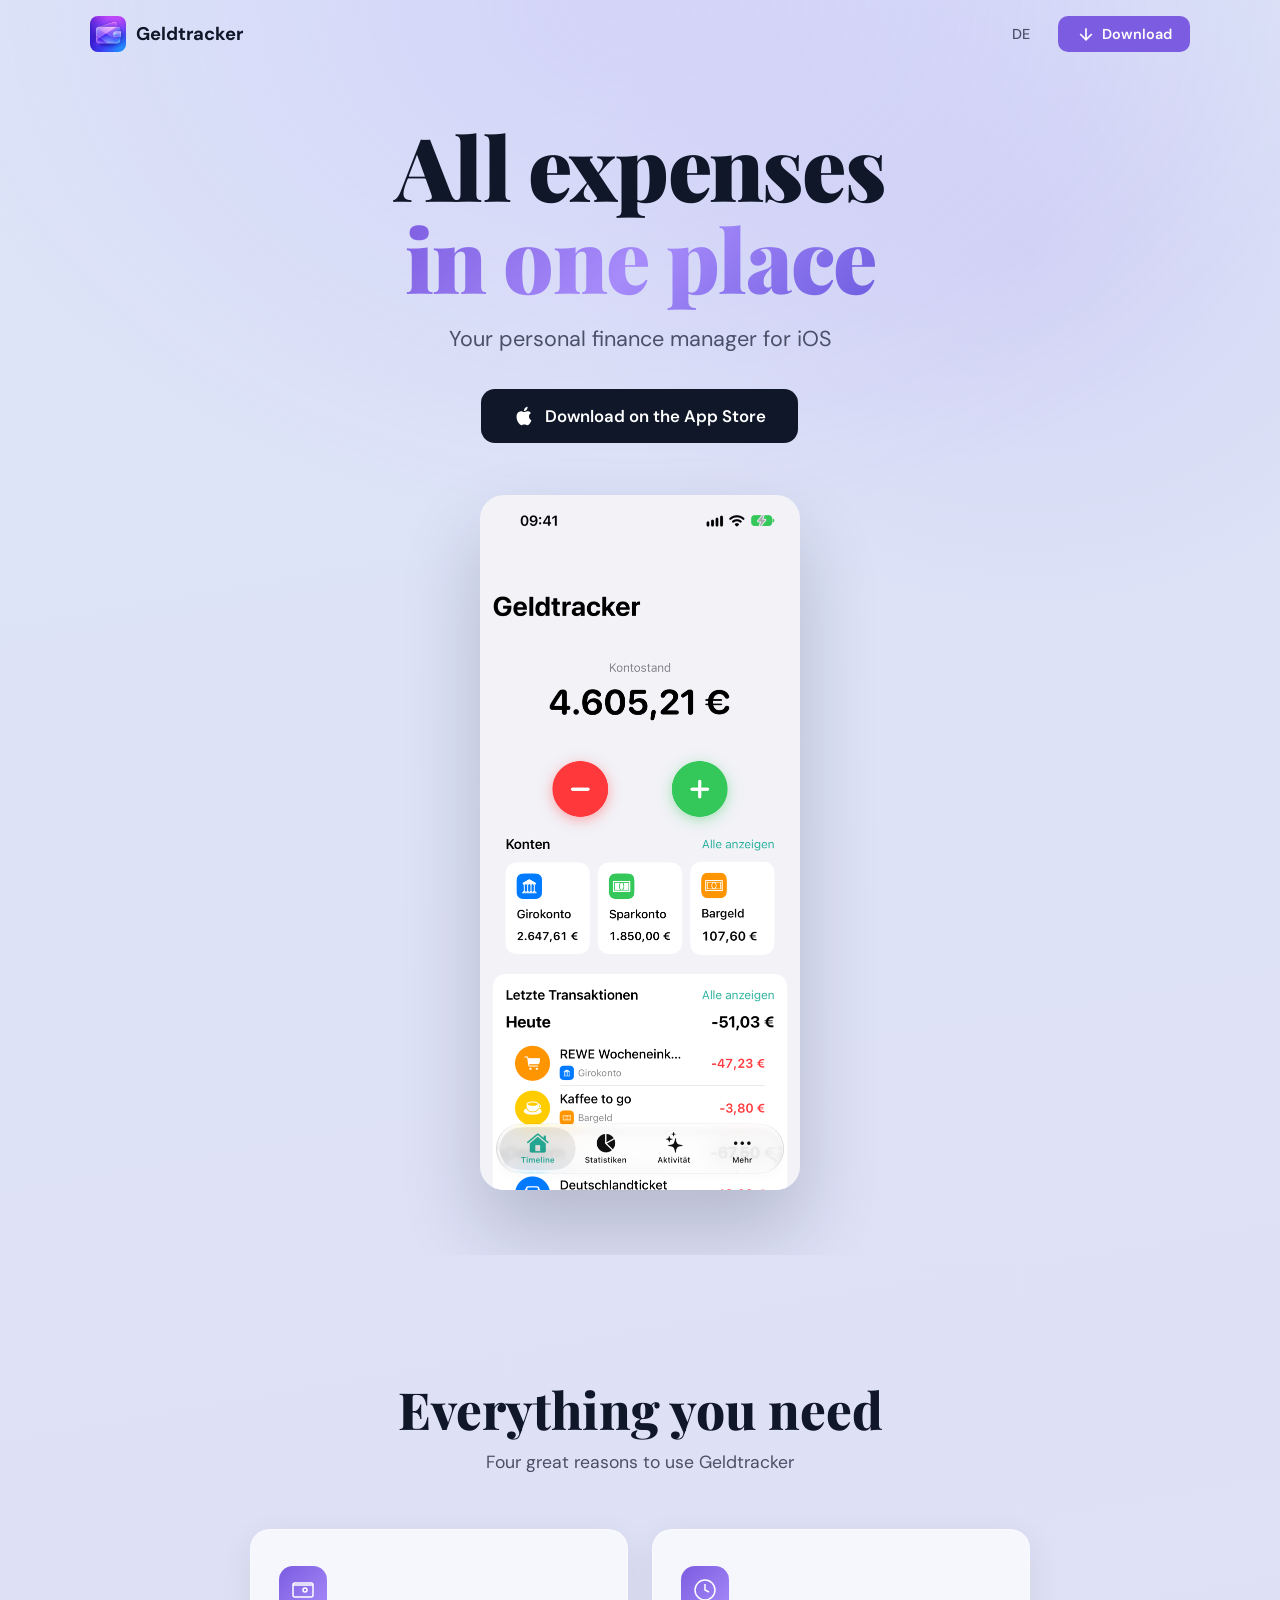
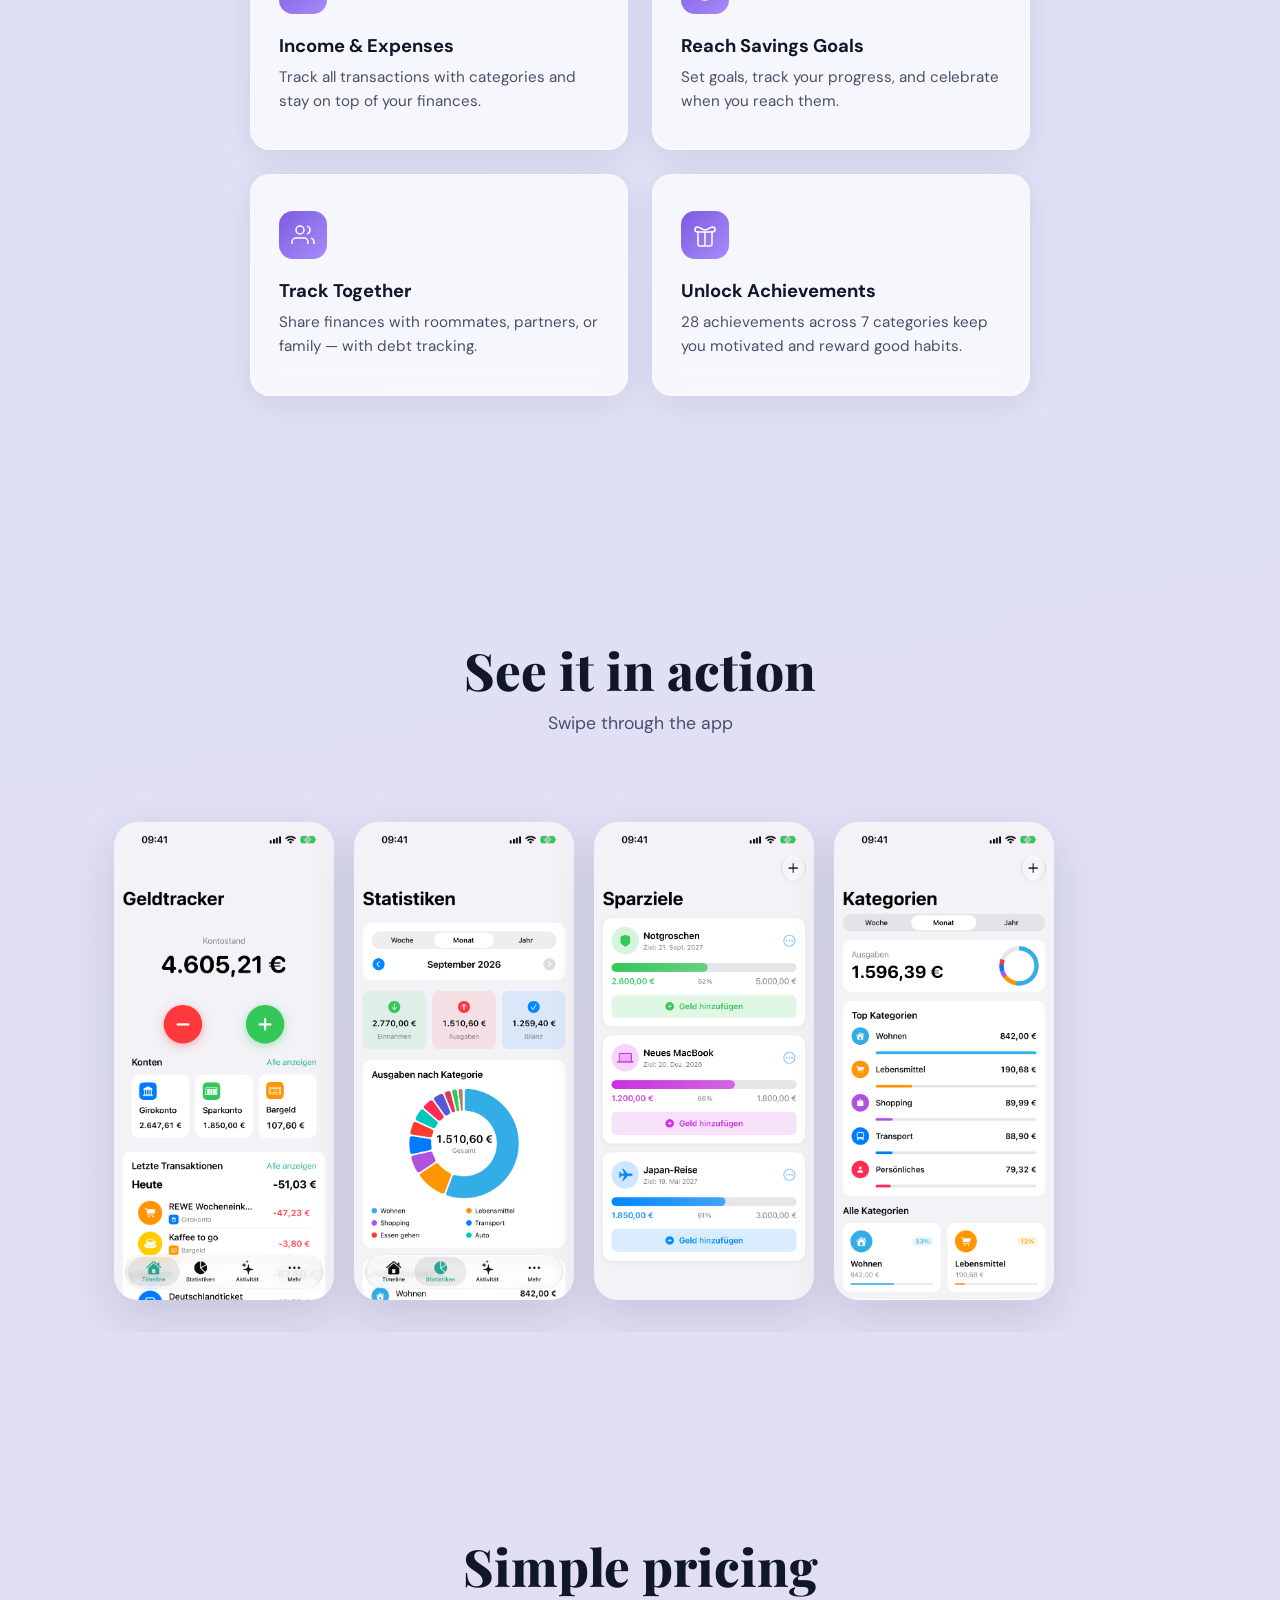
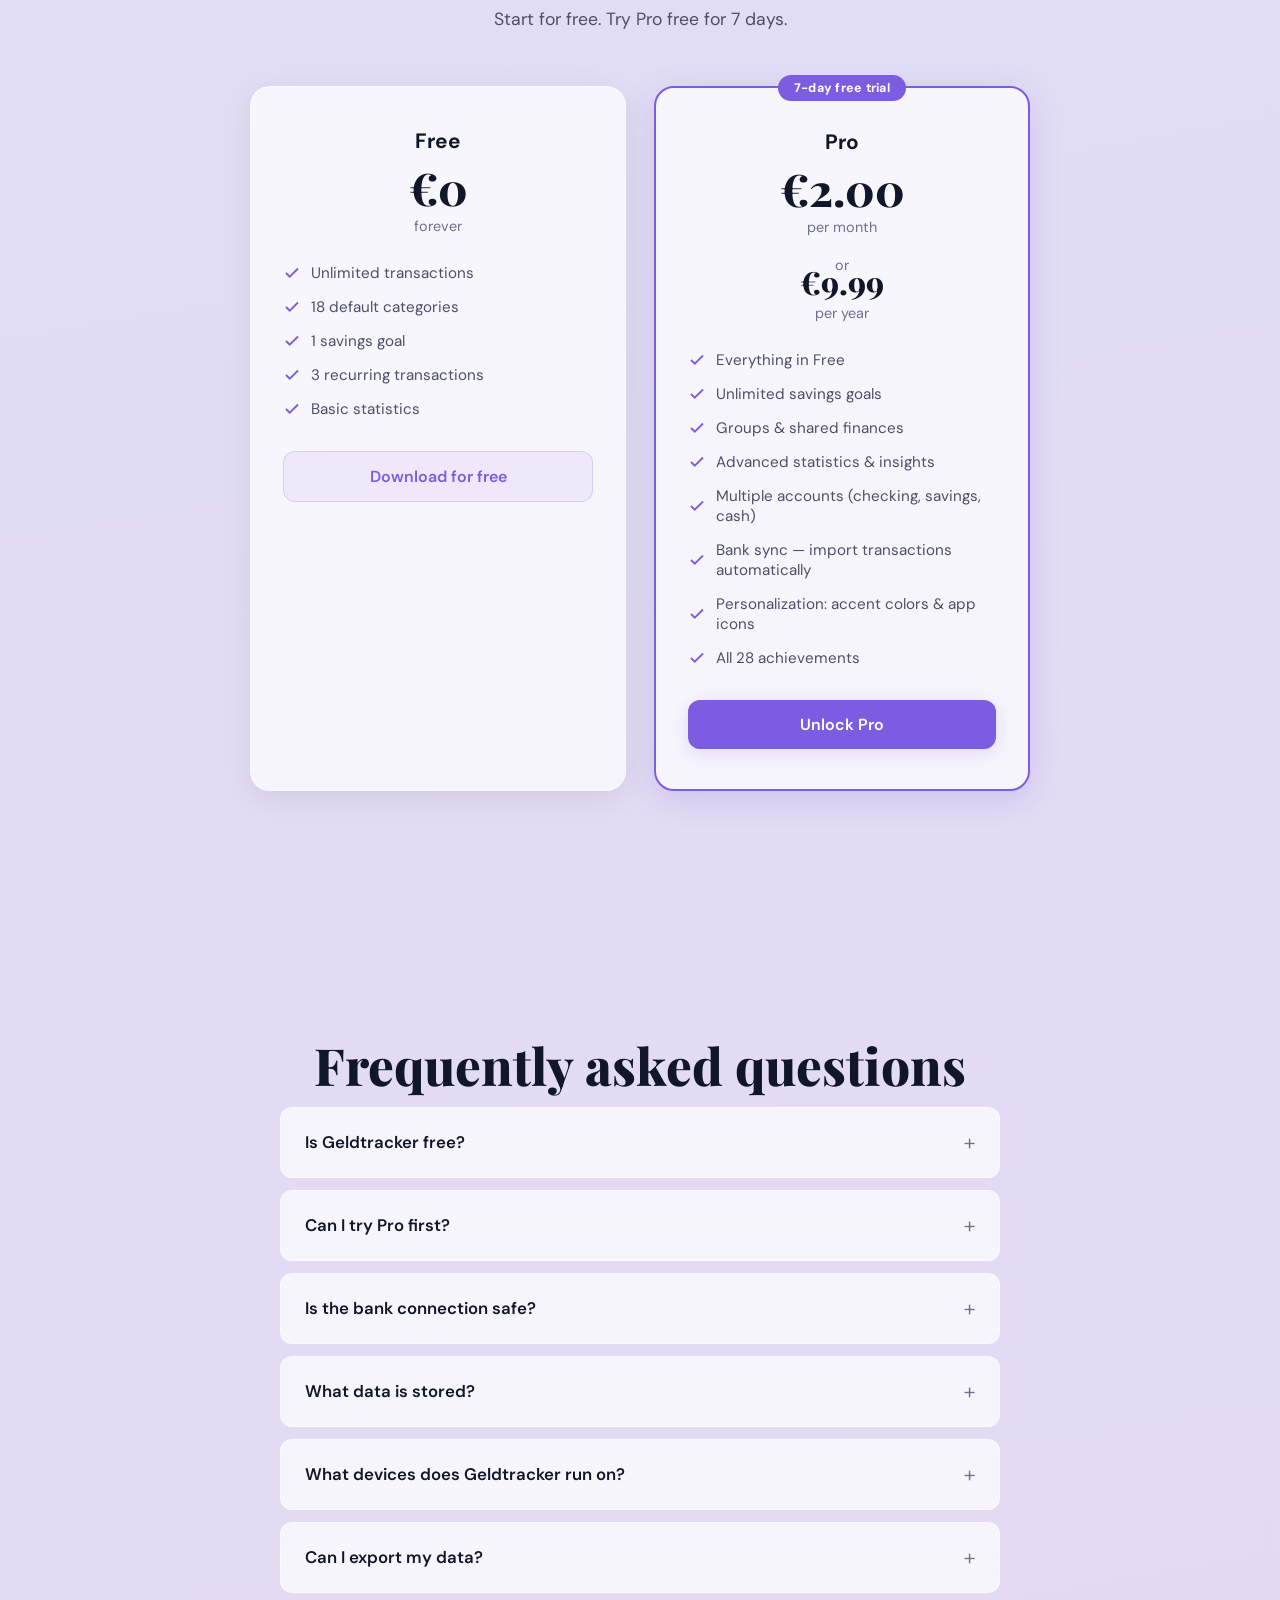
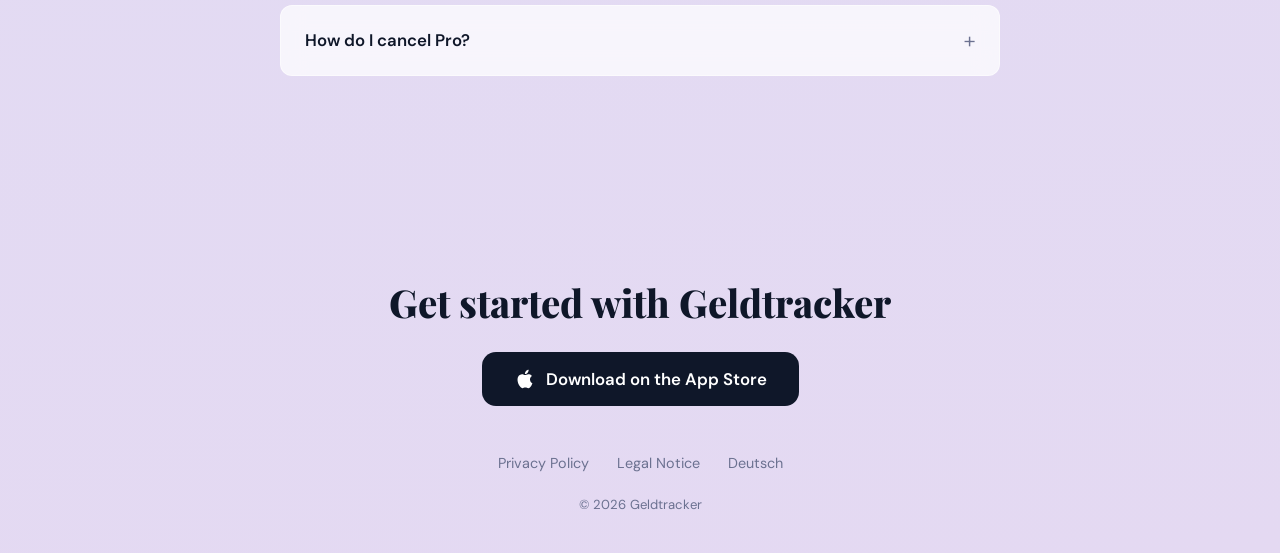
==== commit 68019964: "Monatsabo auf der Website auf 2,00 EUR Co-Authored-By: Claude Opus 5 (1M context) <noreply@anthropic" ====
--- a/en.html
+++ b/en.html
@@ -153,7 +153,7 @@
         <div class="pricing-badge">7-day free trial</div>
         <div class="pricing-header">
           <h3>Pro</h3>
-          <div class="pricing-price">€0.99</div>
+          <div class="pricing-price">€2.00</div>
           <div class="pricing-period">per month</div>
         </div>
         <div class="pricing-or">or</div>
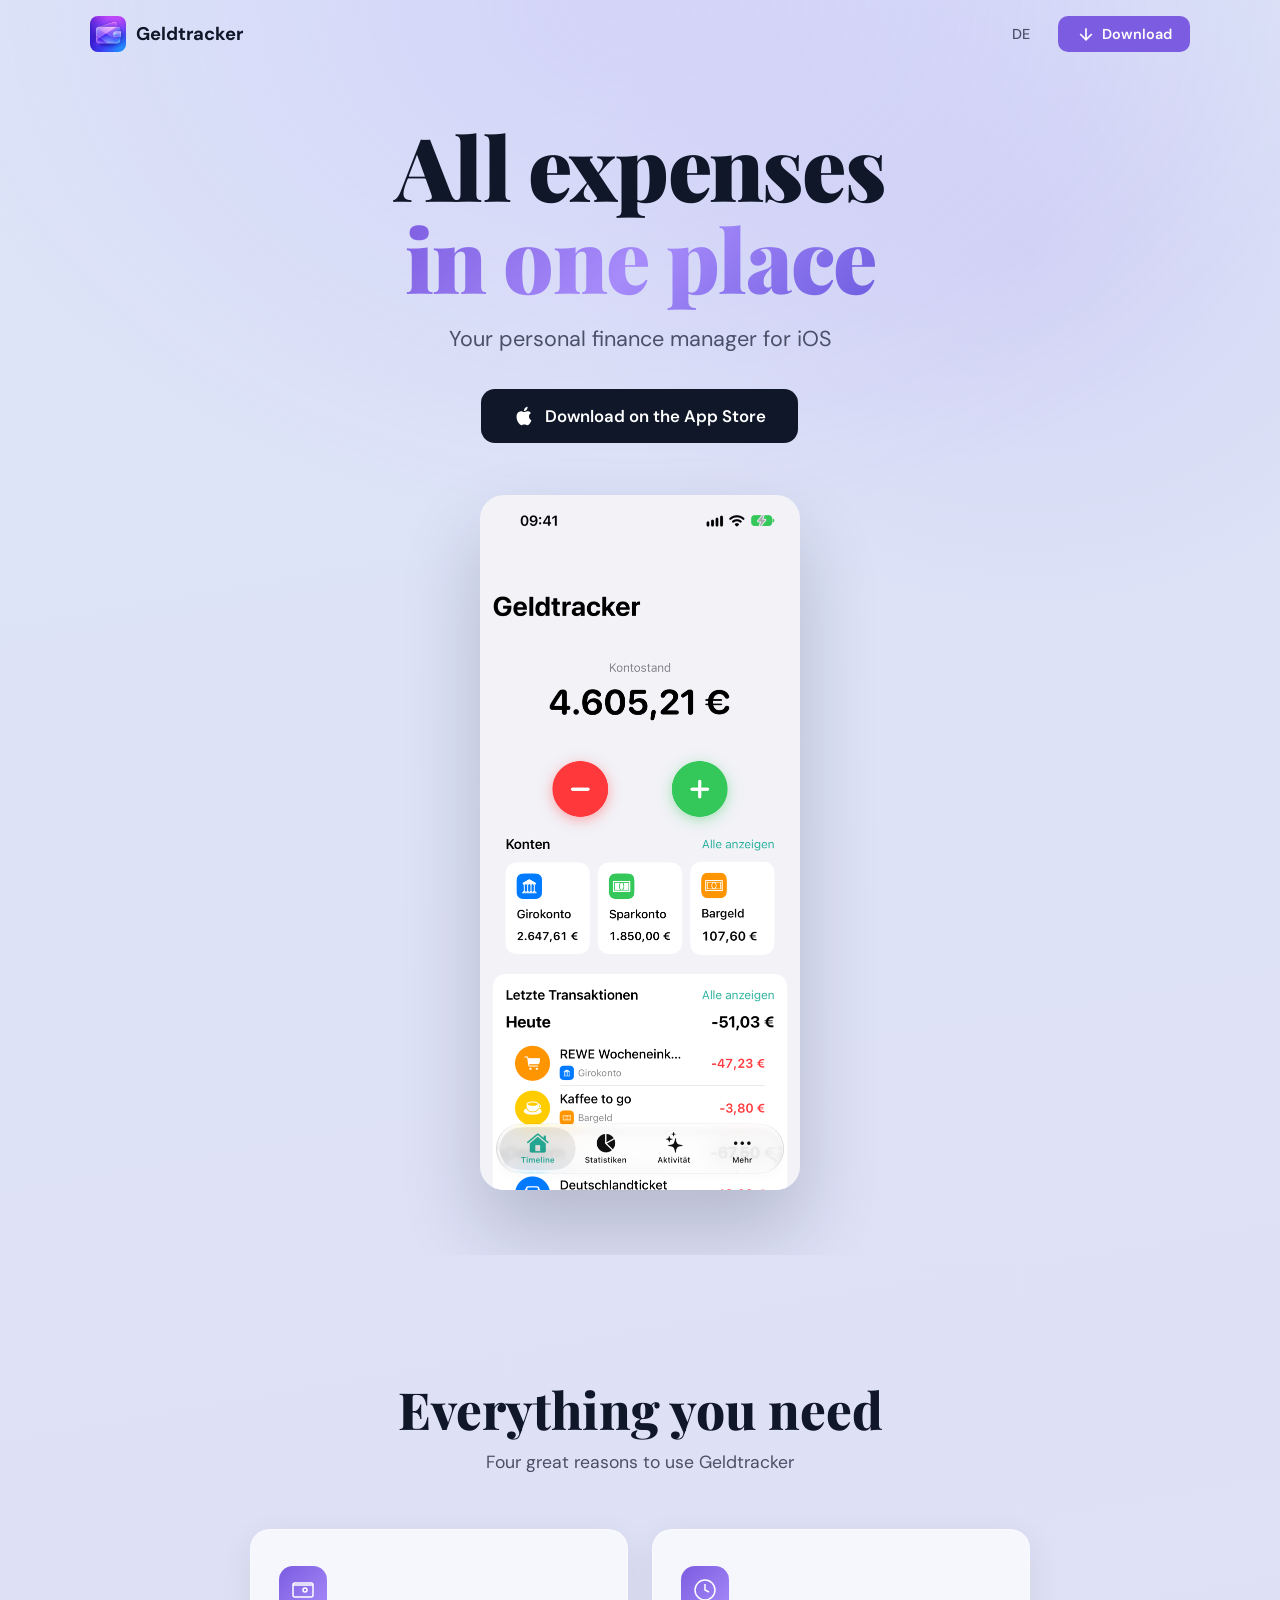
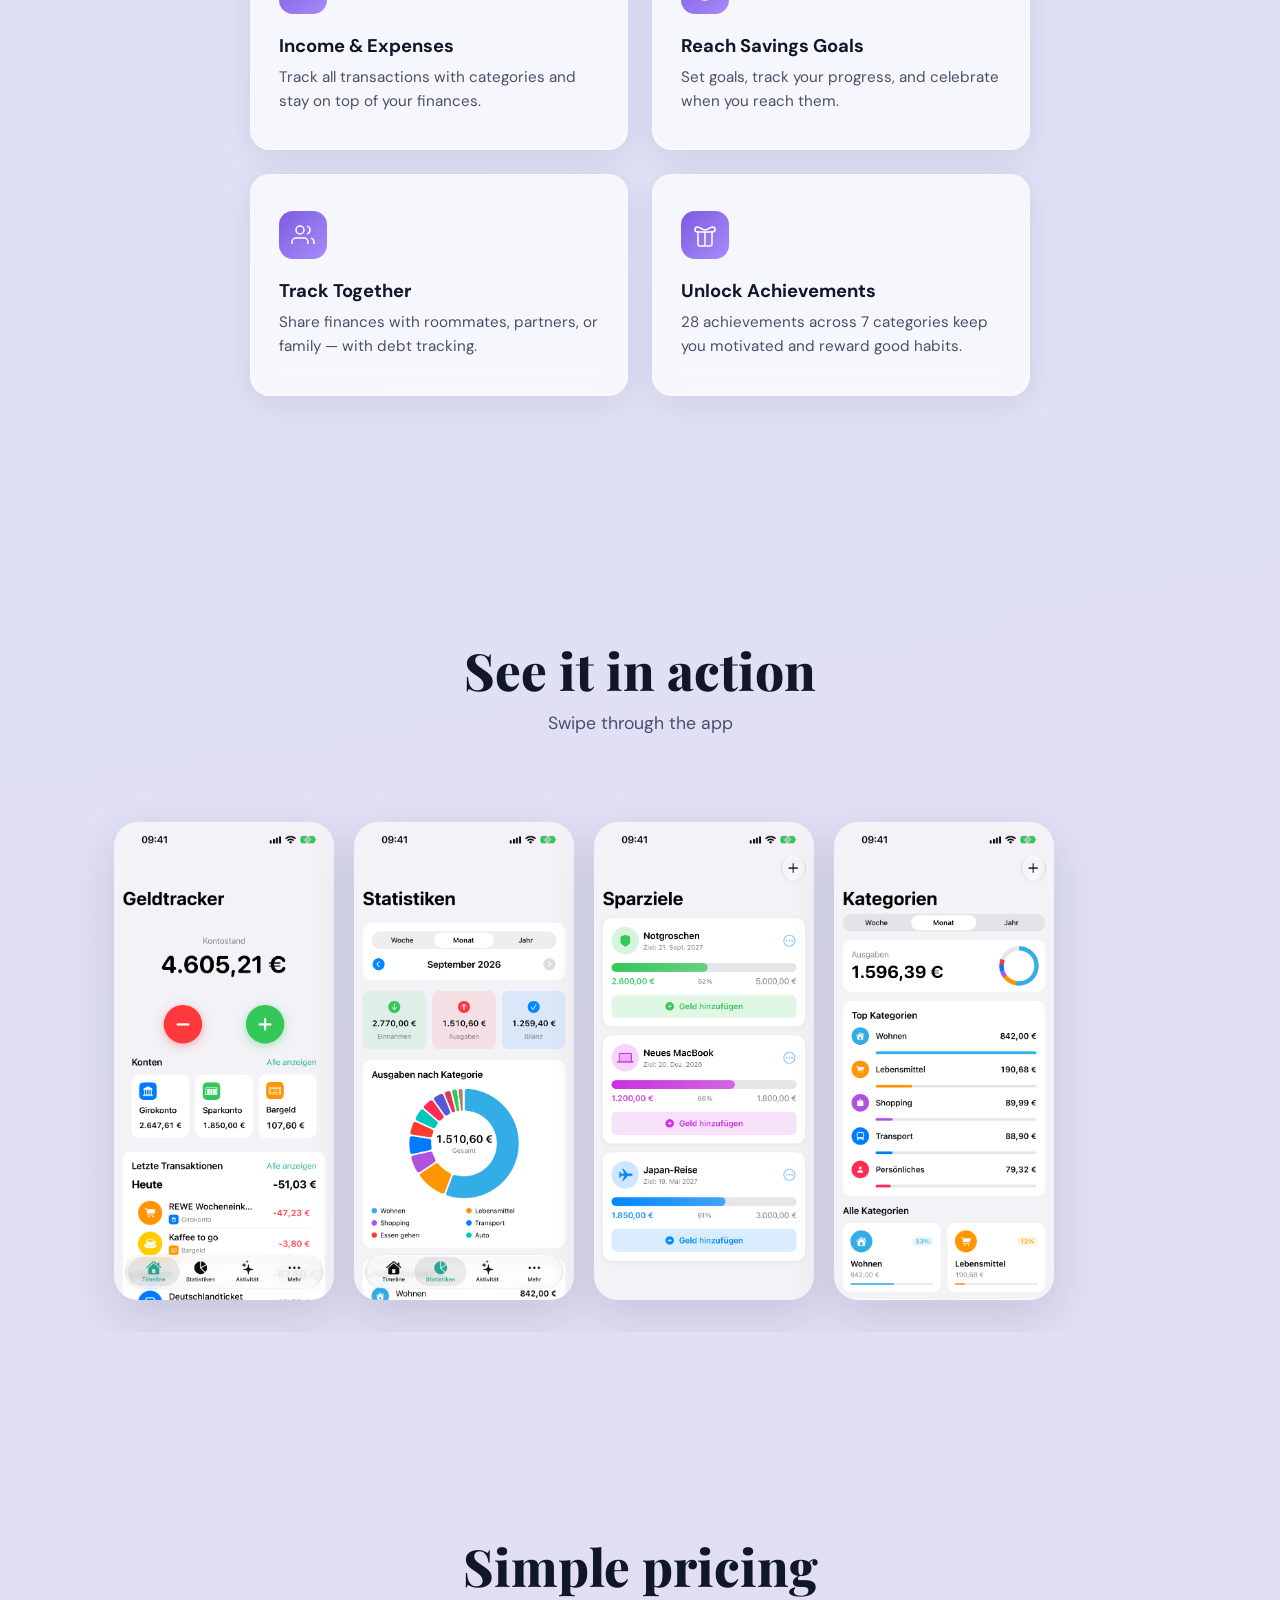
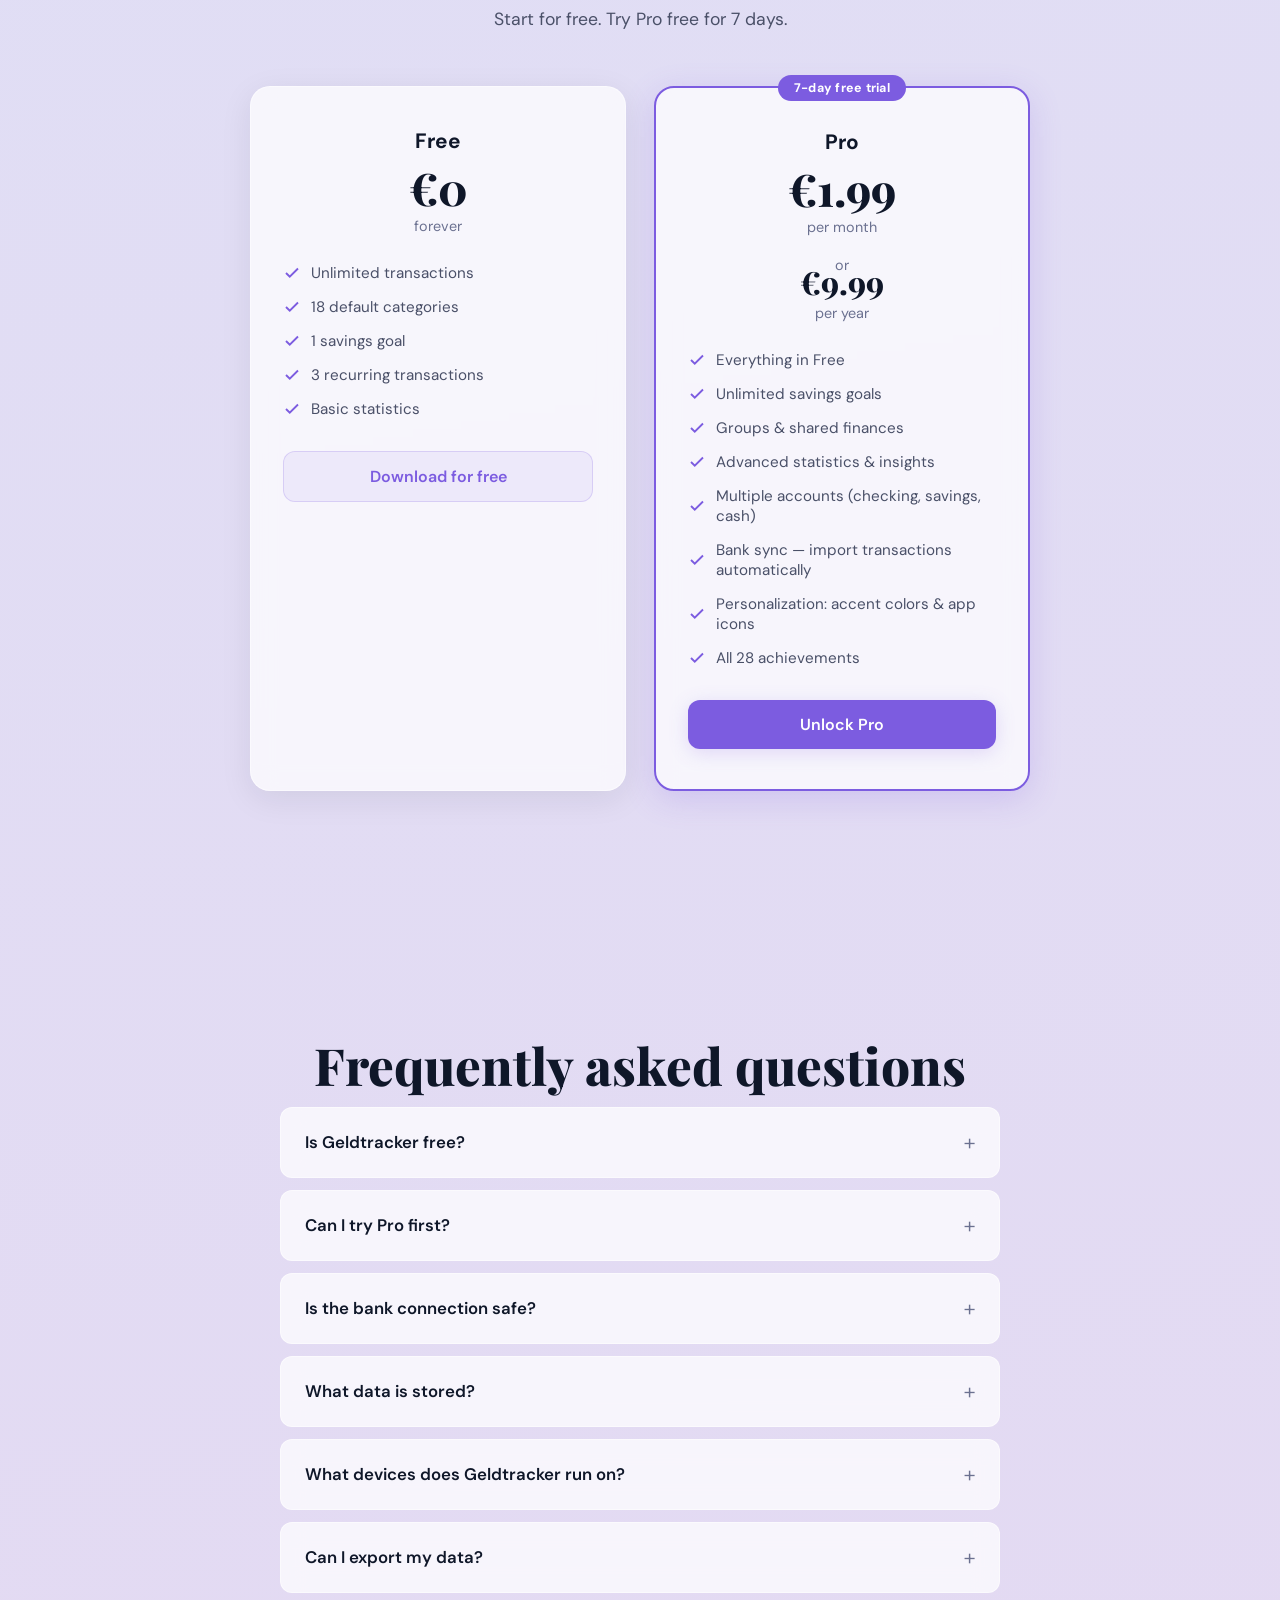
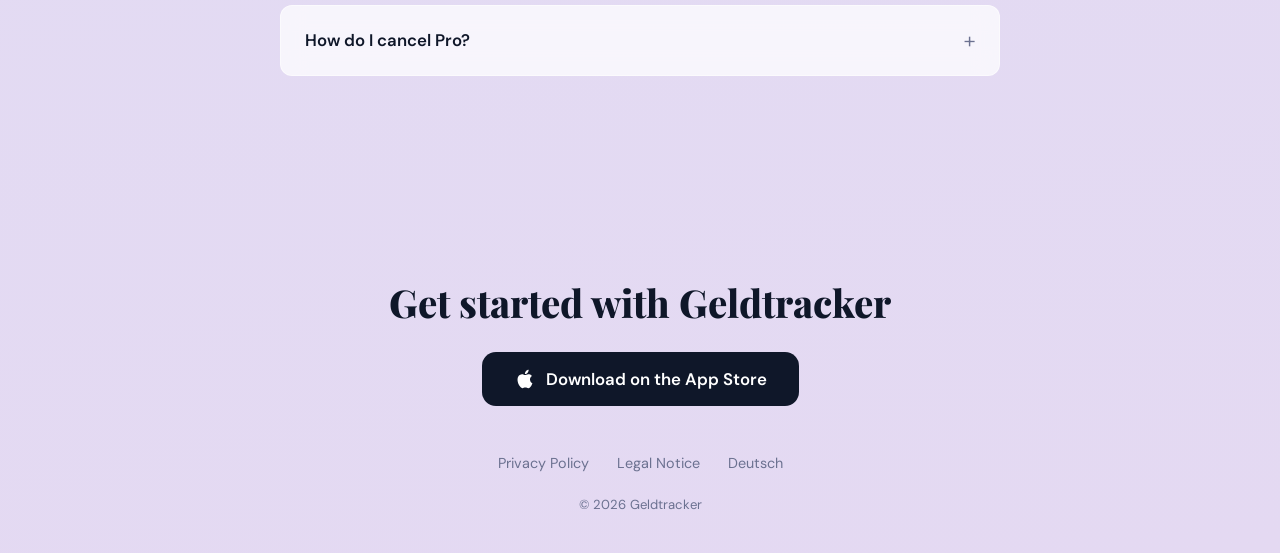
==== commit 5383da4d: "Monatsabo auf 1,99 EUR - passend zum tatsaechlichen Preis in App Store Connect Co-Authored-By: Claud" ====
--- a/en.html
+++ b/en.html
@@ -153,7 +153,7 @@
         <div class="pricing-badge">7-day free trial</div>
         <div class="pricing-header">
           <h3>Pro</h3>
-          <div class="pricing-price">€2.00</div>
+          <div class="pricing-price">€1.99</div>
           <div class="pricing-period">per month</div>
         </div>
         <div class="pricing-or">or</div>
